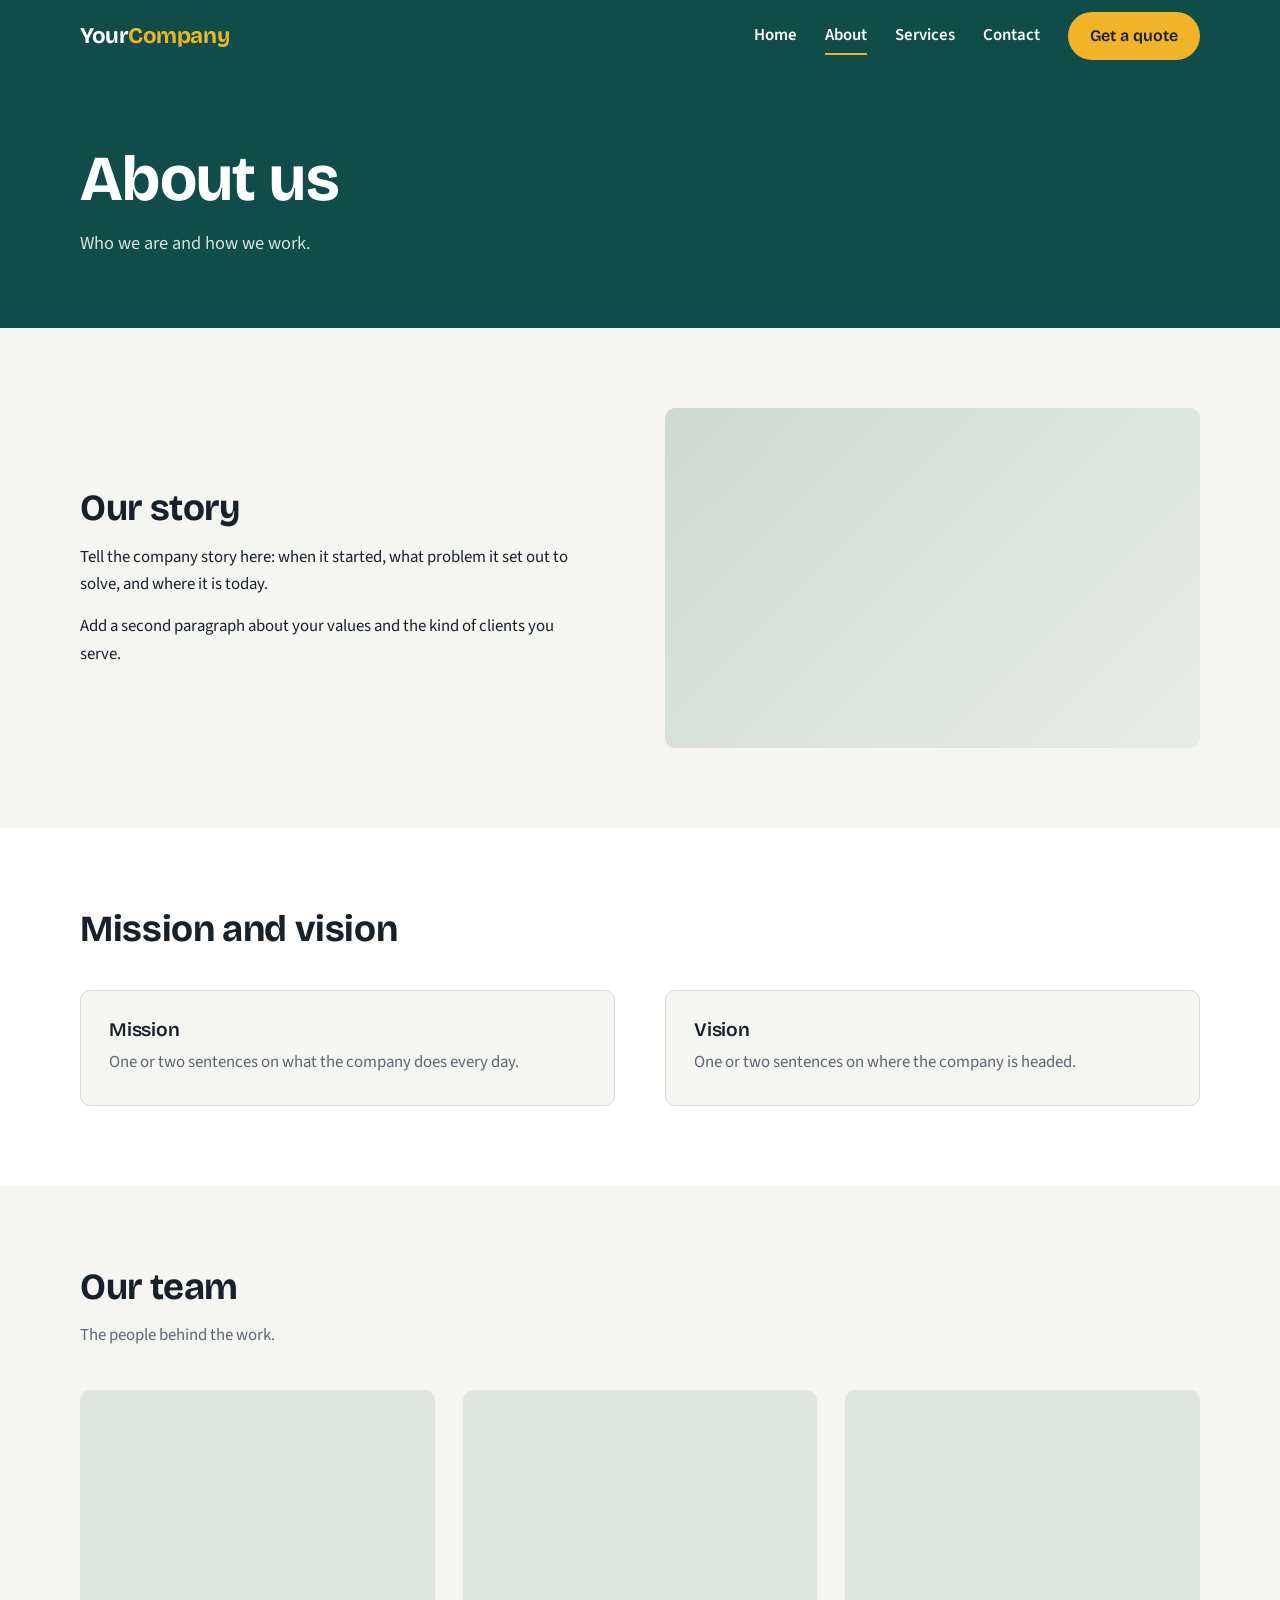
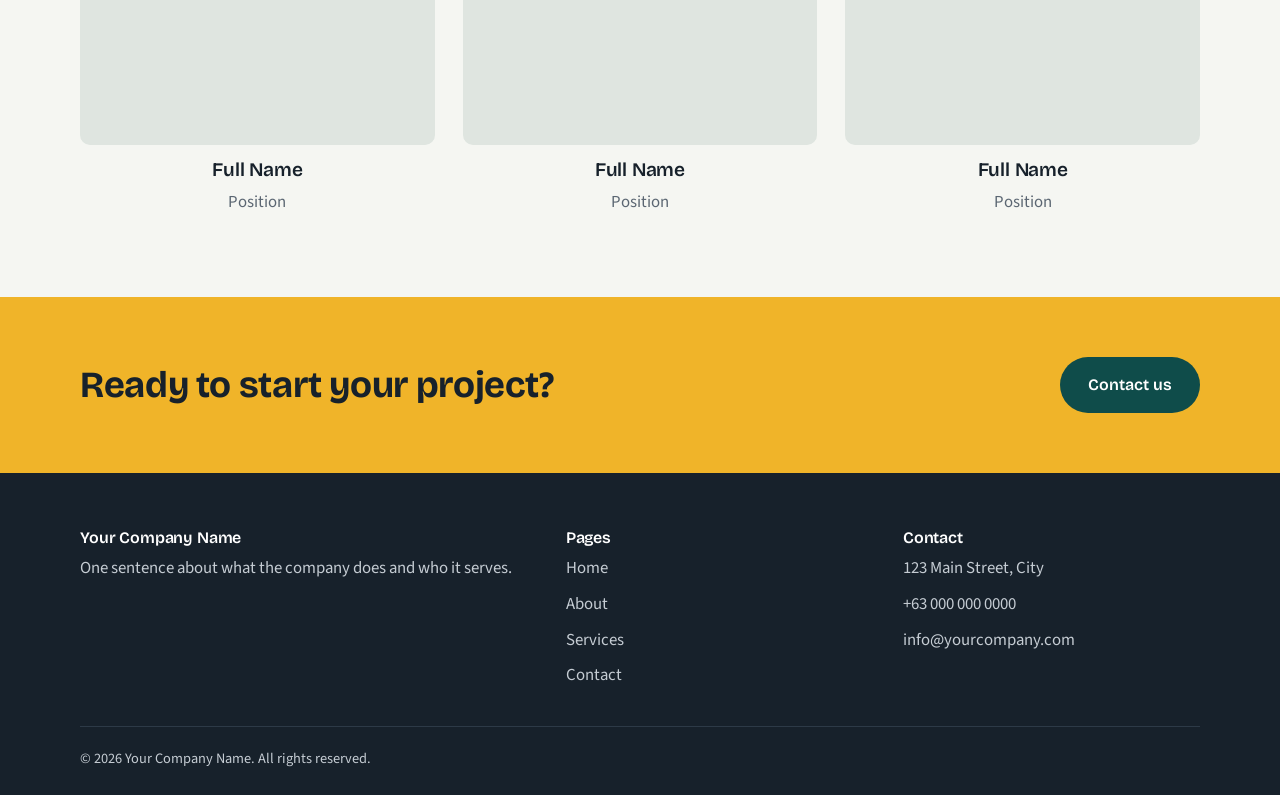
==== about.html @ 1c41cce6 "Initial commit" ====
<!DOCTYPE html>
<html lang="en">
<head>
  <meta charset="UTF-8">
  <meta name="viewport" content="width=device-width, initial-scale=1">
  <title>About Us | MEPCorp.</title>
  <meta name="description" content="MEPCorp.: short description of what the company does.">
  <link rel="preconnect" href="https://fonts.googleapis.com">
  <link rel="preconnect" href="https://fonts.gstatic.com" crossorigin>
  <link href="https://fonts.googleapis.com/css2?family=Bricolage+Grotesque:wght@600;700&family=Source+Sans+3:wght@400;600&display=swap" rel="stylesheet">
  <link rel="stylesheet" href="css/style.css">
</head>
<body>
<header class="site-header">
  <div class="wrap nav-row">
    <a class="brand" href="index.html">Your<span>Company</span></a>
    <button class="menu-toggle" aria-label="Toggle menu" aria-expanded="false">&#9776;</button>
    <ul class="nav-links">
      <li><a href="index.html">Home</a></li><li><a href="about.html" class="active" aria-current="page">About</a></li><li><a href="services.html">Services</a></li><li><a href="contact.html">Contact</a></li>
      <li><a class="btn btn-primary" href="contact.html">Get a quote</a></li>
    </ul>
  </div>
</header>

<main>
<section class="page-title">
  <div class="wrap"><h1>About us</h1><p>Who we are and how we work.</p></div>
</section>

<section class="section">
  <div class="wrap grid-2">
    <div>
      <h2>Our story</h2>
      <p>Tell the company story here: when it started, what problem it set out to solve, and where it is today.</p>
      <p style="margin-top:14px">Add a second paragraph about your values and the kind of clients you serve.</p>
    </div>
    <div class="img-box"><img src="images/story.jpg" alt="Company office" onerror="this.style.display='none'"></div>
  </div>
</section>

<section class="section alt">
  <div class="wrap">
    <div class="section-head"><h2>Mission and vision</h2></div>
    <div class="grid-2" style="align-items:stretch">
      <article class="card"><h3>Mission</h3><p>One or two sentences on what the company does every day.</p></article>
      <article class="card"><h3>Vision</h3><p>One or two sentences on where the company is headed.</p></article>
    </div>
  </div>
</section>

<section class="section">
  <div class="wrap">
    <div class="section-head"><h2>Our team</h2><p>The people behind the work.</p></div>
    <div class="grid-3">
      <div class="team-member"><div class="team-photo"><img src="images/team-1.jpg" alt="Full Name" onerror="this.style.display='none'"></div><h3>Full Name</h3><p>Position</p></div>
      <div class="team-member"><div class="team-photo"><img src="images/team-2.jpg" alt="Full Name" onerror="this.style.display='none'"></div><h3>Full Name</h3><p>Position</p></div>
      <div class="team-member"><div class="team-photo"><img src="images/team-3.jpg" alt="Full Name" onerror="this.style.display='none'"></div><h3>Full Name</h3><p>Position</p></div>
    </div>
  </div>
</section>

<section class="cta">
  <div class="wrap">
    <h2>Ready to start your project?</h2>
    <a class="btn btn-dark" href="contact.html">Contact us</a>
  </div>
</section>
</main>

<footer class="site-footer">
  <div class="wrap">
    <div class="footer-grid">
      <div>
        <h3>Your Company Name</h3>
        <p>One sentence about what the company does and who it serves.</p>
      </div>
      <div>
        <h3>Pages</h3>
        <ul>
          <li><a href="index.html">Home</a></li>
          <li><a href="about.html">About</a></li>
          <li><a href="services.html">Services</a></li>
          <li><a href="contact.html">Contact</a></li>
        </ul>
      </div>
      <div>
        <h3>Contact</h3>
        <ul>
          <li>123 Main Street, City</li>
          <li><a href="tel:+630000000000">+63 000 000 0000</a></li>
          <li><a href="mailto:info@yourcompany.com">info@yourcompany.com</a></li>
        </ul>
      </div>
    </div>
    <div class="footer-bottom">&copy; <span class="year">2026</span> Your Company Name. All rights reserved.</div>
  </div>
</footer>
<script src="js/main.js"></script>
</body>
</html>
---- css/style.css ----
/* ===== TOKENS ===== */
:root {
  --paper: #f5f6f2;
  --white: #ffffff;
  --ink: #17212b;
  --muted: #5b6672;
  --pine: #0f4c4a;
  --pine-dark: #0a3534;
  --amber: #f0b429;
  --line: #d9ddd6;
  --radius: 10px;
  --max: 1120px;
  --head: 'Bricolage Grotesque', 'Segoe UI', Arial, sans-serif;
  --body: 'Source Sans 3', 'Segoe UI', Arial, sans-serif;
}

/* ===== RESET ===== */
*, *::before, *::after { box-sizing: border-box; margin: 0; padding: 0; }
html { scroll-behavior: smooth; }
body { font-family: var(--body); font-size: 1.05rem; line-height: 1.65; color: var(--ink); background: var(--paper); }
img { max-width: 100%; display: block; }
a { color: inherit; }
a:focus-visible, button:focus-visible, input:focus-visible, textarea:focus-visible, select:focus-visible {
  outline: 3px solid var(--amber); outline-offset: 3px;
}
.wrap { width: min(var(--max), 100% - 40px); margin-inline: auto; }

h1, h2, h3 { font-family: var(--head); line-height: 1.15; letter-spacing: -0.01em; }
h1 { font-size: clamp(2.3rem, 5.5vw, 4rem); font-weight: 700; }
h2 { font-size: clamp(1.6rem, 3vw, 2.3rem); font-weight: 700; margin-bottom: 14px; }
h3 { font-size: 1.2rem; font-weight: 600; margin-bottom: 8px; }
p { max-width: 62ch; }

/* ===== BUTTONS ===== */
.btn { display: inline-block; font-family: var(--head); font-weight: 600; text-decoration: none;
  padding: 13px 26px; border-radius: 999px; border: 2px solid transparent; cursor: pointer; font-size: 1rem;
  transition: background .2s, color .2s, border-color .2s; }
.btn-primary { background: var(--amber); color: var(--ink); }
.btn-primary:hover { background: #ffc94d; }
.btn-ghost { border-color: currentColor; color: var(--white); }
.btn-ghost:hover { background: var(--white); color: var(--pine); }
.btn-dark { background: var(--pine); color: var(--white); }
.btn-dark:hover { background: var(--pine-dark); }

/* ===== HEADER ===== */
.site-header { position: sticky; top: 0; z-index: 50; background: var(--pine); color: var(--white); }
.nav-row { display: flex; align-items: center; justify-content: space-between; min-height: 72px; }
.brand { font-family: var(--head); font-weight: 700; font-size: 1.4rem; text-decoration: none; letter-spacing: -0.02em; }
.brand span { color: var(--amber); }
.nav-links { display: flex; gap: 28px; list-style: none; align-items: center; }
.nav-links a { text-decoration: none; font-weight: 600; padding: 6px 0; border-bottom: 2px solid transparent; }
.nav-links a:hover, .nav-links a.active { border-bottom-color: var(--amber); }
.nav-links .btn { border-bottom: 2px solid transparent; padding: 9px 20px; }
.menu-toggle { display: none; background: none; border: 0; color: var(--white); font-size: 1.8rem; cursor: pointer; line-height: 1; }

/* ===== HERO ===== */
.hero { background: var(--pine); color: var(--white); padding: 90px 0 110px; position: relative; overflow: hidden; }
.hero-grid { display: grid; grid-template-columns: 1.3fr 1fr; gap: 50px; align-items: center; }
.hero p.lead { font-size: 1.25rem; color: #d3e3e1; margin: 22px 0 32px; }
.hero-actions { display: flex; gap: 14px; flex-wrap: wrap; }
.hero-panel { background: var(--pine-dark); border-radius: var(--radius); padding: 32px; border-left: 6px solid var(--amber); }
.hero-panel dl { display: grid; gap: 20px; }
.hero-panel dt { font-family: var(--head); font-size: 2.4rem; font-weight: 700; color: var(--amber); line-height: 1; }
.hero-panel dd { color: #cfe0de; margin-top: 4px; }

/* one page-load moment */
.hero-grid > * { animation: rise .8s ease both; }
.hero-grid > *:nth-child(2) { animation-delay: .2s; }
@keyframes rise { from { opacity: 0; transform: translateY(24px); } to { opacity: 1; transform: none; } }

/* ===== SECTIONS ===== */
.section { padding: 80px 0; }
.section.alt { background: var(--white); }
.section-head { margin-bottom: 40px; }
.section-head p { color: var(--muted); }

.grid-3 { display: grid; grid-template-columns: repeat(3, 1fr); gap: 28px; }
.grid-2 { display: grid; grid-template-columns: 1fr 1fr; gap: 50px; align-items: center; }

.card { background: var(--white); border: 1px solid var(--line); border-radius: var(--radius); padding: 28px; }
.section.alt .card { background: var(--paper); }
.card p { color: var(--muted); }
.card-icon { width: 44px; height: 44px; border-radius: 8px; background: var(--pine); color: var(--amber);
  display: grid; place-items: center; font-family: var(--head); font-weight: 700; font-size: 1.2rem; margin-bottom: 16px; }

.img-box { background: linear-gradient(135deg, #cfd9d4, #e8ece7); border-radius: var(--radius); min-height: 340px; overflow: hidden; }
.img-box img { width: 100%; height: 100%; object-fit: cover; }

.checklist { list-style: none; margin-top: 18px; display: grid; gap: 10px; }
.checklist li { padding-left: 30px; position: relative; }
.checklist li::before { content: "✓"; position: absolute; left: 0; top: 0; color: var(--pine); font-weight: 700; }

/* ===== PAGE TITLE (inner pages) ===== */
.page-title { background: var(--pine); color: var(--white); padding: 70px 0; }
.page-title p { color: #d3e3e1; margin-top: 12px; font-size: 1.15rem; }

/* ===== TEAM ===== */
.team-member { text-align: center; }
.team-photo { aspect-ratio: 1/1; border-radius: var(--radius); background: #dfe5e0; margin-bottom: 14px; overflow: hidden; }
.team-photo img { width: 100%; height: 100%; object-fit: cover; }
.team-member p { color: var(--muted); margin: 0 auto; }

/* ===== CTA ===== */
.cta { background: var(--amber); padding: 60px 0; }
.cta .wrap { display: flex; justify-content: space-between; align-items: center; gap: 24px; flex-wrap: wrap; }
.cta h2 { margin: 0; }

/* ===== CONTACT ===== */
.contact-grid { display: grid; grid-template-columns: 1fr 1.2fr; gap: 50px; }
.contact-info p { margin-bottom: 14px; }
.contact-info strong { display: block; font-family: var(--head); }
.form { background: var(--white); border: 1px solid var(--line); border-radius: var(--radius); padding: 32px; }
.field { margin-bottom: 18px; }
.field label { display: block; font-weight: 600; margin-bottom: 6px; }
.field input, .field select, .field textarea {
  width: 100%; padding: 12px 14px; font: inherit; border: 1px solid #b9c0b8; border-radius: 8px; background: var(--paper); }
.field textarea { min-height: 130px; resize: vertical; }
.field.invalid input, .field.invalid textarea { border-color: #b3261e; }
.error { color: #b3261e; font-size: .9rem; margin-top: 4px; display: none; }
.field.invalid .error { display: block; }
.form-success { display: none; background: #e3f2e6; border: 1px solid #8fc79b; padding: 16px; border-radius: 8px; margin-top: 18px; }
.form-success.show { display: block; }

/* ===== FOOTER ===== */
.site-footer { background: var(--ink); color: #c5ccd3; padding: 56px 0 24px; }
.footer-grid { display: grid; grid-template-columns: 1.5fr 1fr 1fr; gap: 40px; margin-bottom: 36px; }
.site-footer h3 { color: var(--white); font-size: 1rem; }
.site-footer ul { list-style: none; display: grid; gap: 8px; }
.site-footer a { text-decoration: none; }
.site-footer a:hover { color: var(--amber); }
.footer-bottom { border-top: 1px solid #2d3a47; padding-top: 20px; font-size: .9rem; }

/* ===== RESPONSIVE ===== */
@media (max-width: 900px) {
  .hero-grid, .grid-2, .contact-grid { grid-template-columns: 1fr; }
  .grid-3 { grid-template-columns: 1fr 1fr; }
  .footer-grid { grid-template-columns: 1fr; }
}
@media (max-width: 800px) {
  .menu-toggle { display: block; }
  .nav-links { position: absolute; top: 72px; left: 0; right: 0; background: var(--pine-dark); flex-direction: column;
    align-items: flex-start; padding: 20px; gap: 16px; display: none; }
  .nav-links.open { display: flex; }
}
@media (max-width: 560px) {
  .grid-3 { grid-template-columns: 1fr; }
  .section { padding: 56px 0; }
  .hero { padding: 60px 0 70px; }
}
@media (prefers-reduced-motion: reduce) {
  * { animation: none !important; transition: none !important; scroll-behavior: auto !important; }
}
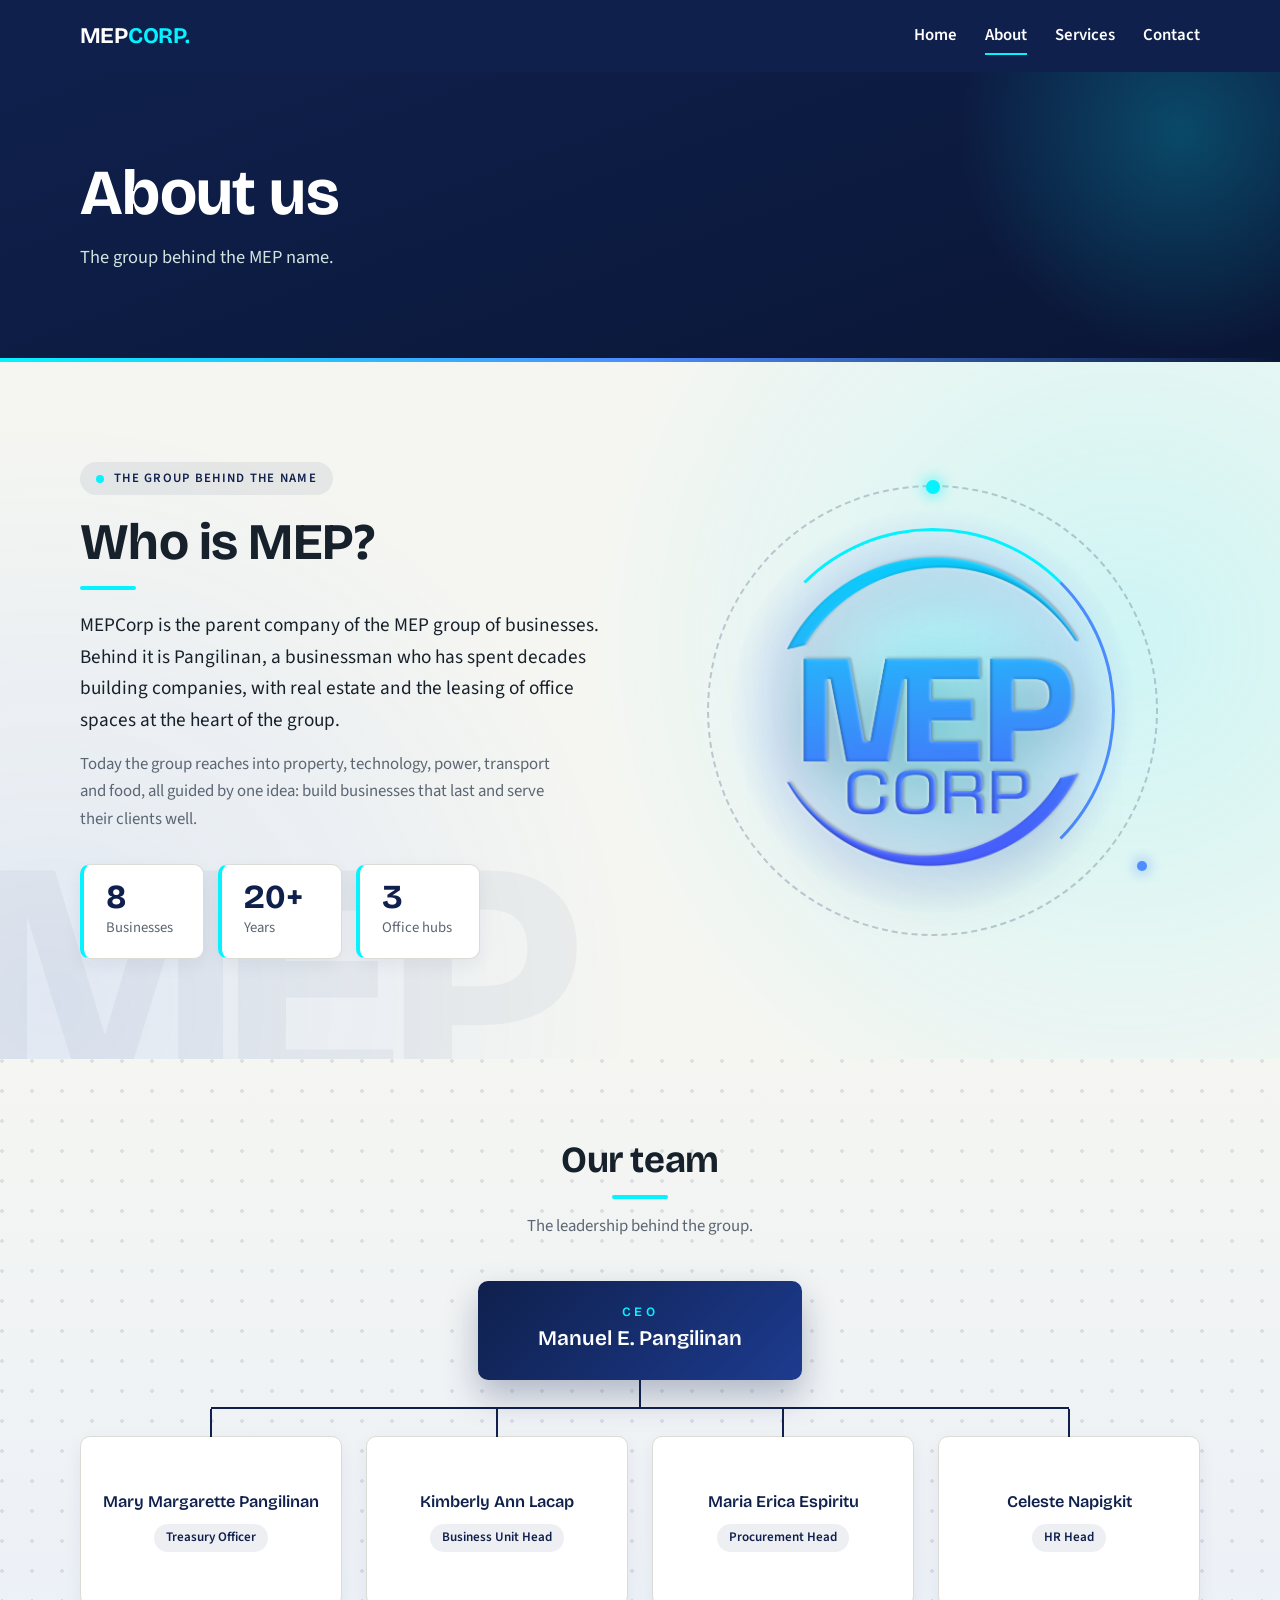
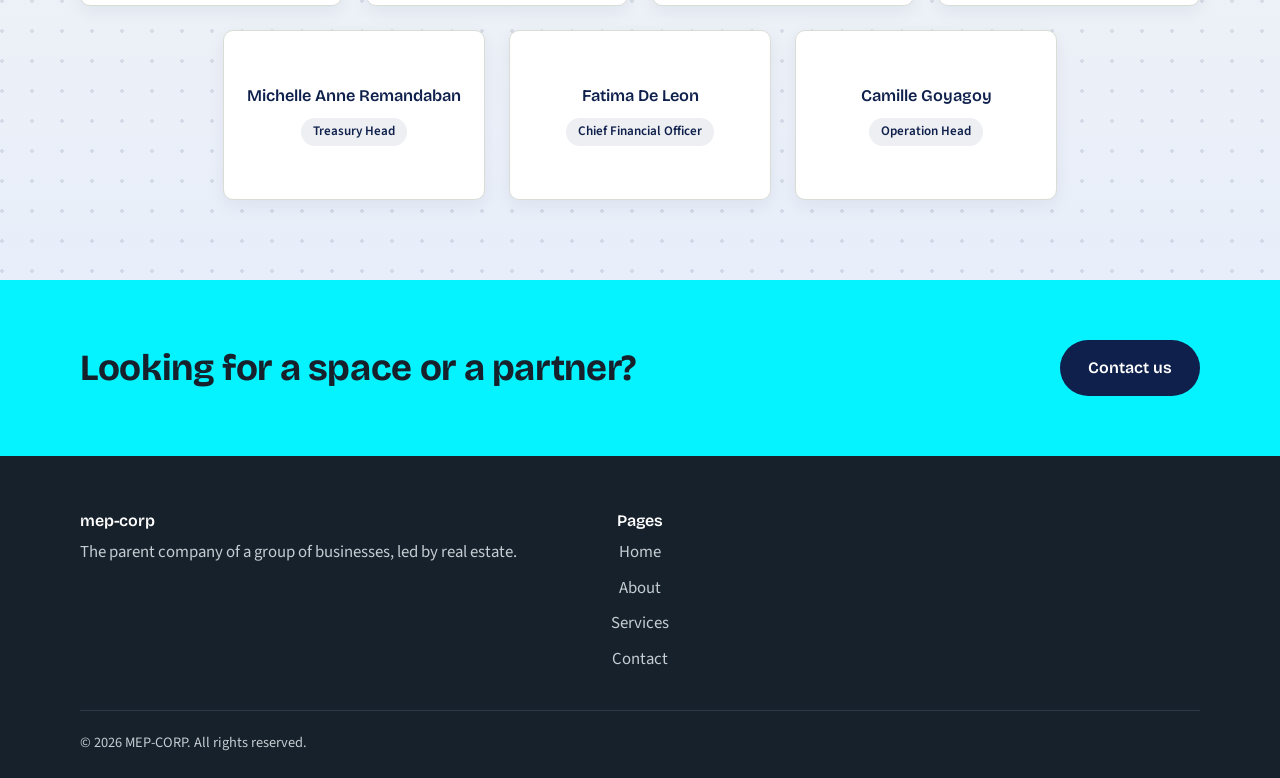
==== commit d9c0c323: "update the details and icons" ====
--- a/about.html
+++ b/about.html
@@ -4,7 +4,8 @@
   <meta charset="UTF-8">
   <meta name="viewport" content="width=device-width, initial-scale=1">
   <title>About Us | MEPCorp.</title>
-  <meta name="description" content="MEPCorp.: short description of what the company does.">
+  <link rel="icon" type="image/png" href="images/company-mepcorp.png">
+  <meta name="description" content="MEPCorp. is the parent company of a group of businesses, led by real estate and office leasing.">
   <link rel="preconnect" href="https://fonts.googleapis.com">
   <link rel="preconnect" href="https://fonts.gstatic.com" crossorigin>
   <link href="https://fonts.googleapis.com/css2?family=Bricolage+Grotesque:wght@600;700&family=Source+Sans+3:wght@400;600&display=swap" rel="stylesheet">
@@ -13,55 +14,67 @@
 <body>
 <header class="site-header">
   <div class="wrap nav-row">
-    <a class="brand" href="index.html">Your<span>Company</span></a>
+    <a class="brand" href="index.html"><span class="b-mep">MEP</span><span class="b-corp">CORP.</span></a>
     <button class="menu-toggle" aria-label="Toggle menu" aria-expanded="false">&#9776;</button>
     <ul class="nav-links">
       <li><a href="index.html">Home</a></li><li><a href="about.html" class="active" aria-current="page">About</a></li><li><a href="services.html">Services</a></li><li><a href="contact.html">Contact</a></li>
-      <li><a class="btn btn-primary" href="contact.html">Get a quote</a></li>
     </ul>
   </div>
 </header>
 
 <main>
 <section class="page-title">
-  <div class="wrap"><h1>About us</h1><p>Who we are and how we work.</p></div>
+  <div class="wrap"><h1>About us</h1><p>The group behind the MEP name.</p></div>
 </section>
 
-<section class="section">
+<section class="section story">
   <div class="wrap grid-2">
-    <div>
-      <h2>Our story</h2>
-      <p>Tell the company story here: when it started, what problem it set out to solve, and where it is today.</p>
-      <p style="margin-top:14px">Add a second paragraph about your values and the kind of clients you serve.</p>
+    <div class="story-text">
+      <span class="eyebrow">The group behind the name</span>
+      <h2>Who is MEP?</h2>
+      <p class="story-lead">MEPCorp is the parent company of the MEP group of businesses. Behind it is Pangilinan, a businessman who has spent decades building companies, with real estate and the leasing of office spaces at the heart of the group.</p>
+      <p>Today the group reaches into property, technology, power, transport and food, all guided by one idea: build businesses that last and serve their clients well.</p>
+      <div class="story-stats">
+        <div><strong data-count="8">8</strong><span>Businesses</span></div>
+        <div><strong data-count="20" data-suffix="+">20+</strong><span>Years</span></div>
+        <div><strong data-count="3">3</strong><span>Office hubs</span></div>
+      </div>
     </div>
-    <div class="img-box"><img src="images/story.jpg" alt="Company office" onerror="this.style.display='none'"></div>
-  </div>
-</section>
 
-<section class="section alt">
-  <div class="wrap">
-    <div class="section-head"><h2>Mission and vision</h2></div>
-    <div class="grid-2" style="align-items:stretch">
-      <article class="card"><h3>Mission</h3><p>One or two sentences on what the company does every day.</p></article>
-      <article class="card"><h3>Vision</h3><p>One or two sentences on where the company is headed.</p></article>
+    <div class="story-visual">
+      <div class="story-orbit"><span></span><span></span></div>
+      <div class="story-arc"></div>
+      <img src="images/MEP%20CORP%20LOGO.png" alt="MEPCorp logo">
     </div>
   </div>
 </section>
 
 <section class="section">
   <div class="wrap">
-    <div class="section-head"><h2>Our team</h2><p>The people behind the work.</p></div>
-    <div class="grid-3">
-      <div class="team-member"><div class="team-photo"><img src="images/team-1.jpg" alt="Full Name" onerror="this.style.display='none'"></div><h3>Full Name</h3><p>Position</p></div>
-      <div class="team-member"><div class="team-photo"><img src="images/team-2.jpg" alt="Full Name" onerror="this.style.display='none'"></div><h3>Full Name</h3><p>Position</p></div>
-      <div class="team-member"><div class="team-photo"><img src="images/team-3.jpg" alt="Full Name" onerror="this.style.display='none'"></div><h3>Full Name</h3><p>Position</p></div>
+    <div class="section-head"><h2>Our team</h2><p>The leadership behind the group.</p></div>
+
+    <div class="org">
+      <div class="org-ceo"><h3>CEO</h3><span>Manuel E. Pangilinan</span></div>
+
+      <div class="org-row linked">
+        <div class="org-node"><span class="org-co">Mary Margarette Pangilinan</span><strong></strong><span class="org-pos">Treasury Officer</span></div>
+        <div class="org-node"><span class="org-co">Kimberly Ann Lacap</span><strong></strong><span class="org-pos">Business Unit Head</span></div>
+        <div class="org-node"><span class="org-co">Maria Erica Espiritu</span><strong></strong><span class="org-pos">Procurement Head</span></div>
+        <div class="org-node"><span class="org-co">Celeste Napigkit</span><strong></strong><span class="org-pos">HR Head</span></div>
+      </div>
+
+      <div class="org-row">
+        <div class="org-node"><span class="org-co">Michelle Anne Remandaban</span><strong></strong><span class="org-pos">Treasury Head</span></div>
+        <div class="org-node"><span class="org-co">Fatima De Leon</span><strong></strong><span class="org-pos">Chief Financial Officer</span></div>
+        <div class="org-node"><span class="org-co">Camille Goyagoy</span><strong></strong><span class="org-pos">Operation Head</span></div>
+      </div>
     </div>
   </div>
 </section>
 
 <section class="cta">
   <div class="wrap">
-    <h2>Ready to start your project?</h2>
+    <h2>Looking for a space or a partner?</h2>
     <a class="btn btn-dark" href="contact.html">Contact us</a>
   </div>
 </section>
@@ -71,8 +84,8 @@
   <div class="wrap">
     <div class="footer-grid">
       <div>
-        <h3>Your Company Name</h3>
-        <p>One sentence about what the company does and who it serves.</p>
+        <h3>mep-corp</h3>
+        <p>The parent company of a group of businesses, led by real estate.</p>
       </div>
       <div>
         <h3>Pages</h3>
@@ -83,18 +96,10 @@
           <li><a href="contact.html">Contact</a></li>
         </ul>
       </div>
-      <div>
-        <h3>Contact</h3>
-        <ul>
-          <li>123 Main Street, City</li>
-          <li><a href="tel:+630000000000">+63 000 000 0000</a></li>
-          <li><a href="mailto:info@yourcompany.com">info@yourcompany.com</a></li>
-        </ul>
-      </div>
     </div>
-    <div class="footer-bottom">&copy; <span class="year">2026</span> Your Company Name. All rights reserved.</div>
+    <div class="footer-bottom">&copy; <span class="year">2026</span> MEP-CORP. All rights reserved.</div>
   </div>
 </footer>
 <script src="js/main.js"></script>
 </body>
-</html>
+</html>
--- a/css/style.css
+++ b/css/style.css
@@ -4,9 +4,9 @@
   --white: #ffffff;
   --ink: #17212b;
   --muted: #5b6672;
-  --pine: #0f4c4a;
-  --pine-dark: #0a3534;
-  --amber: #f0b429;
+  --pine: #0f204c;
+  --pine-dark: #0f204c;
+  --amber: #05f2ff;
   --line: #d9ddd6;
   --radius: 10px;
   --max: 1120px;
@@ -150,3 +150,1087 @@
 @media (prefers-reduced-motion: reduce) {
   * { animation: none !important; transition: none !important; scroll-behavior: auto !important; }
 }
+
+.brand { display: inline-flex; overflow: hidden; }
+.brand span { display: inline-block; }
+
+.b-mep  { animation: mepIn  .8s ease both; }
+.b-corp { animation: corpIn .8s ease both; }
+
+@keyframes mepIn  { from { opacity: 0; transform: translateX(-40px); } to { opacity: 1; transform: none; } }
+@keyframes corpIn { from { opacity: 0; transform: translateX(40px);  } to { opacity: 1; transform: none; } }
+
+.brand:hover .b-mep  { transform: translateX(-3px); transition: transform .3s; }
+.brand:hover .b-corp { transform: translateX(3px);  transition: transform .3s; }
+
+/* ===== LOGO ANIMATION ===== */
+.brand { display: inline-flex; position: relative; overflow: hidden; padding: 6px 0; }
+
+/* kulay: puti ang MEP, kulay ng accent ang CORP */
+.brand .ltr { display: inline-block; color: inherit; transition: transform .3s ease; }
+.brand .b-mep  { color: var(--white); }
+.brand .b-corp { color: var(--amber); }
+
+/* 1. bawat letra ay tumatalon pataas, isa-isa */
+.brand .ltr { animation: ltrIn .6s cubic-bezier(.2, .9, .3, 1.3) backwards;
+              animation-delay: calc(var(--i) * 70ms + 150ms); }
+@keyframes ltrIn {
+  from { opacity: 0; transform: translateY(110%) rotate(8deg); }
+}
+
+/* 2. kumikinang na sweep pagkatapos lumabas ang mga letra */
+.brand::before {
+  content: ""; position: absolute; top: 0; left: -60%; width: 40%; height: 100%;
+  background: linear-gradient(110deg, transparent, rgba(255,255,255,.7), transparent);
+  transform: skewX(-20deg); pointer-events: none;
+  animation: brandShine 1s ease 1.1s both;
+}
+@keyframes brandShine { to { left: 130%; } }
+
+/* 3. hover: nag-a-wave ang mga letra at may guhit sa ilalim */
+.brand:hover .ltr { transform: translateY(-4px); transition-delay: calc(var(--i) * 30ms); }
+.brand::after {
+  content: ""; position: absolute; left: 0; bottom: 0; width: 100%; height: 2px;
+  background: var(--amber); transform: scaleX(0); transform-origin: left; transition: transform .4s ease;
+}
+.brand:hover::after { transform: scaleX(1); }
+
+/* ===== HOME ANIMATIONS ===== */
+
+/* Scroll reveal (nakatago lang kapag may JS, kaya safe kahit naka-off ang JS) */
+.js [data-reveal] {
+  opacity: 0;
+  transition: opacity .7s ease, transform .7s cubic-bezier(.2, .7, .2, 1);
+  transition-delay: var(--d, 0ms);
+}
+.js [data-reveal="up"]    { transform: translateY(32px); }
+.js [data-reveal="left"]  { transform: translateX(-48px); }
+.js [data-reveal="right"] { transform: translateX(48px); }
+.js [data-reveal="zoom"]  { transform: scale(.92); }
+.js [data-reveal].in      { opacity: 1; transform: none; }
+
+/* Hero: sunod-sunod na pasok ng text */
+.hero h1            { animation: rise .8s .15s ease both; }
+.hero p.lead        { animation: rise .8s .35s ease both; }
+.hero .hero-actions { animation: rise .8s .55s ease both; }
+
+/* Hero: lumulutang na glow sa background */
+.hero::before {
+  content: ""; position: absolute; width: 420px; height: 420px; right: -120px; top: -140px;
+  background: radial-gradient(circle, rgba(5, 242, 255, .22), transparent 65%);
+  border-radius: 50%; pointer-events: none;
+  animation: floatGlow 9s ease-in-out infinite alternate;
+}
+@keyframes floatGlow { to { transform: translate(-70px, 60px) scale(1.2); } }
+.hero .wrap { position: relative; z-index: 1; }
+
+/* Hero panel: kumikislap na gilid */
+.hero-panel { animation: rise .8s .2s ease both, edgePulse 2.8s ease-in-out 1.2s infinite; }
+@keyframes edgePulse {
+  0%, 100% { border-left-color: var(--amber); }
+  50%      { border-left-color: #fff; }
+}
+
+/* Cards */
+.card { transition: transform .3s ease, box-shadow .3s ease, border-color .3s ease; }
+.card:hover { transform: translateY(-8px); box-shadow: 0 18px 36px rgba(15, 32, 76, .14); border-color: var(--amber); }
+.card-icon { transition: transform .4s cubic-bezier(.2, .9, .3, 1.4), background .3s; }
+.card:hover .card-icon { transform: rotate(-10deg) scale(1.15); }
+
+/* Larawan: zoom-out habang nagre-reveal, zoom-in pag hover */
+.img-box img { transform: scale(1.18); transition: transform 1.4s cubic-bezier(.2, .7, .2, 1); }
+.img-box.in img { transform: scale(1); }
+.img-box.in:hover img { transform: scale(1.06); }
+
+/* Checklist: pop ang check mark */
+.checklist li::before { transform: scale(0); transition: transform .4s cubic-bezier(.2, .9, .3, 1.6); transition-delay: calc(var(--d, 0ms) + .3s); }
+.checklist li.in::before { transform: scale(1); }
+
+/* Buttons */
+.btn { transition: background .2s, color .2s, border-color .2s, transform .25s ease, box-shadow .25s ease; }
+.btn:hover { transform: translateY(-3px); box-shadow: 0 10px 22px rgba(0, 0, 0, .18); }
+.btn:active { transform: translateY(0); }
+
+/* CTA: pulse sa button */
+.cta .btn-dark { animation: ctaPulse 2.4s ease-out infinite; }
+@keyframes ctaPulse {
+  0%   { box-shadow: 0 0 0 0 rgba(15, 32, 76, .5); }
+  70%  { box-shadow: 0 0 0 16px rgba(15, 32, 76, 0); }
+  100% { box-shadow: 0 0 0 0 rgba(15, 32, 76, 0); }
+}
+
+/* Footer links */
+.site-footer a { display: inline-block; transition: color .2s, transform .2s; }
+.site-footer a:hover { transform: translateX(4px); }
+
+/* Stats: hindi gagalaw ang lapad habang nagbibilang */
+.hero-panel dt { font-variant-numeric: tabular-nums; display: inline-block; cursor: default; }
+
+/* Pop + glow pagkatapos magbilang */
+.hero-panel dt.done { animation: statPop .6s cubic-bezier(.2, .9, .3, 1.5); }
+@keyframes statPop {
+  0%   { transform: scale(1);    text-shadow: 0 0 0 rgba(5, 242, 255, 0); }
+  40%  { transform: scale(1.25); text-shadow: 0 0 24px rgba(5, 242, 255, .9); }
+  100% { transform: scale(1);    text-shadow: 0 0 0 rgba(5, 242, 255, 0); }
+}
+
+/* ===== BUSINESS CARDS ===== */
+.biz-grid {
+  display: flex; flex-wrap: wrap; justify-content: center;
+  gap: 24px; --cols: 4;
+}
+.biz-grid > .biz {
+  flex: 0 0 calc((100% - (var(--cols) - 1) * 24px) / var(--cols));
+  min-width: 0;
+}
+
+.biz { display: flex; flex-direction: column; align-items: center; text-align: center; padding: 28px 22px; }
+.biz-logo { height: 72px; width: 100%; margin-bottom: 18px; display: flex; align-items: center; justify-content: center; }
+.biz-logo img { width: auto; height: auto; max-width: 140px; max-height: 72px; margin-inline: auto; object-fit: contain; }
+.biz h3 { font-size: 1.1rem; margin-bottom: 8px; }
+.biz p { margin: 0 auto 18px; font-size: .98rem; }
+
+.biz-link { margin-top: auto; font-family: var(--head); font-weight: 600; color: var(--pine);
+  text-decoration: none; border-bottom: 2px solid var(--amber); padding-bottom: 2px; }
+.biz-link:hover { border-bottom-color: var(--pine); }
+.badge-soon { margin-top: auto; font-size: .9rem; font-weight: 600; color: var(--muted);
+  border: 1px solid var(--line); border-radius: 999px; padding: 3px 14px; }
+
+html { scroll-padding-top: 80px; }
+
+/* Laptop at mas maliit: 3 kada row, laging nasa gitna ang huling row */
+@media (max-width: 1023px) {
+  .biz-grid { --cols: 3; }
+}
+/* Tablet: 2 kada row */
+@media (max-width: 719px) {
+  .biz-grid { --cols: 2; gap: 20px; }
+  .biz-grid > .biz { flex-basis: calc((100% - 20px) / 2); }
+  .biz-logo { height: 60px; }
+  .biz-logo img { max-width: 120px; max-height: 60px; }
+}
+/* Phone: 1 kada row */
+@media (max-width: 479px) {
+  .biz-grid { --cols: 1; }
+  .biz-grid > .biz { flex-basis: 100%; }
+  .biz { padding: 24px 18px; }
+}
+
+/* ===== HERO VIDEO BACKGROUND ===== */
+.hero.has-video::before { display: none; } /* alisin ang floating glow, hindi na kailangan */
+
+.hero-video {
+  position: absolute; inset: 0; width: 100%; height: 100%;
+  object-fit: cover; z-index: 0; pointer-events: none;
+}
+
+/* Mas magaan na layer: kita ang video, mababasa pa rin ang text */
+.hero.has-video::after {
+  content: ""; position: absolute; inset: 0; z-index: 0; pointer-events: none;
+  background: linear-gradient(90deg, rgba(15, 32, 76, .55) 0%, rgba(15, 32, 76, .2) 50%, rgba(15, 32, 76, 0) 100%);
+}
+
+/* Anino ng text, para mabasa kahit maliwanag ang video */
+.hero.has-video h1,
+.hero.has-video .lead {
+  text-shadow: 0 2px 14px rgba(0, 0, 0, .55), 0 1px 3px rgba(0, 0, 0, .6);
+}
+.hero.has-video .btn-ghost { background: rgba(15, 32, 76, .35); }
+.hero.has-video .btn-ghost:hover { background: var(--white); }
+
+/* Stats panel: mas transparent */
+.hero.has-video .hero-panel {
+  background: rgba(15, 32, 76, .35);
+  backdrop-filter: blur(3px);
+  -webkit-backdrop-filter: blur(3px);
+}
+.hero.has-video .hero-panel dt,
+.hero.has-video .hero-panel dd { text-shadow: 0 1px 8px rgba(0, 0, 0, .6); }
+
+/* Phone: medyo mas madilim lang, kasi nasa ibabaw ng video ang lahat ng text */
+@media (max-width: 900px) {
+  .hero.has-video::after { background: rgba(15, 32, 76, .45); }
+}
+
+/* Our businesses: naka-gitna ang heading */
+#businesses .section-head { text-align: center; }
+#businesses .section-head p { margin-inline: auto; } /* may max-width kasi ang p, kaya kailangan ang auto margin */
+
+/* ===== BUSINESSES: PAMPABUHAY ===== */
+
+/* Background: banayad na dot pattern */
+#businesses {
+  background:
+    radial-gradient(circle at 1px 1px, rgba(15, 32, 76, .09) 1px, transparent 0) 0 0 / 22px 22px,
+    var(--paper);
+}
+
+/* Heading: may cyan na guhit na lumalawak pagkapasok */
+#businesses .section-head h2::after {
+  content: ""; display: block; height: 4px; width: 56px; margin: 14px auto 0;
+  background: var(--amber); border-radius: 4px;
+}
+.js #businesses .section-head h2::after { width: 0; transition: width .8s .4s ease; }
+.js #businesses .section-head.in h2::after { width: 56px; }
+
+/* Cards */
+.biz { position: relative; overflow: hidden; }
+.biz:hover {
+  box-shadow: inset 0 4px 0 var(--amber), 0 18px 36px rgba(15, 32, 76, .16);
+  background:
+    radial-gradient(260px circle at var(--mx, 50%) var(--my, 0%), rgba(5, 242, 255, .16), transparent 70%),
+    var(--white);
+}
+.biz-logo img { transition: transform .4s cubic-bezier(.2, .9, .3, 1.4); }
+.biz:hover .biz-logo img { transform: scale(1.12) translateY(-3px); }
+.biz:hover h3 { color: var(--pine); }
+
+/* "Live" tag na may pulsing na tuldok, para sa mga may website */
+.biz:has(.biz-link)::after {
+  content: "Live"; position: absolute; top: 12px; right: 12px;
+  width: 56px; height: 22px; line-height: 22px; padding-left: 18px; box-sizing: border-box;
+  font-size: .75rem; font-weight: 600; color: #0b7a4b;
+  background: #e3f2e6; border-radius: 999px;
+}
+.biz:has(.biz-link)::before {
+  content: ""; position: absolute; top: 19px; right: 54px; width: 8px; height: 8px;
+  border-radius: 50%; background: #1fb870; z-index: 1;
+  animation: livePulse 1.8s ease-out infinite;
+}
+@keyframes livePulse {
+  0%   { box-shadow: 0 0 0 0 rgba(31, 184, 112, .6); }
+  70%  { box-shadow: 0 0 0 8px rgba(31, 184, 112, 0); }
+  100% { box-shadow: 0 0 0 0 rgba(31, 184, 112, 0); }
+}
+
+/* "Coming soon": may kumikinang na sweep */
+.badge-soon {
+  background: linear-gradient(110deg, transparent 35%, rgba(5, 242, 255, .35) 50%, transparent 65%) 150% 0 / 250% 100% no-repeat;
+  animation: soonShine 3s ease-in-out infinite;
+}
+@keyframes soonShine { to { background-position: -50% 0; } }
+
+.img-box { position: relative; }
+.img-box video {
+  position: absolute; inset: 0; width: 100%; height: 100%;
+  object-fit: cover; display: block;
+}
+
+/* ===== REAL ESTATE IS OUR CORE ===== */
+
+/* Pantay: lahat ng laman ay nagsisimula sa kaliwang gilid */
+.core-text > * { max-width: none; }
+.core-text > p { max-width: 62ch; }
+.core-text .checklist { gap: 14px; margin-top: 22px; }
+.core-text .checklist li {
+  display: flex; align-items: center; min-height: 28px; padding-left: 42px;
+  transition: transform .25s ease;
+}
+.core-text .checklist li::before {
+  content: "✓"; position: absolute; left: 0; top: 50%; margin-top: -14px;
+  width: 28px; height: 28px; border-radius: 50%;
+  display: grid; place-items: center; font-size: .9rem; font-weight: 700;
+  background: var(--pine); color: var(--amber);
+  transform: none; transition: background .25s, color .25s;
+}
+.core-text .checklist li:hover { transform: translateX(6px); }
+.core-text .checklist li:hover::before { background: var(--amber); color: var(--pine); }
+
+/* Cyan na guhit sa ilalim ng heading */
+.core-text h2::after {
+  content: ""; display: block; height: 4px; width: 56px; margin-top: 12px;
+  background: var(--amber); border-radius: 4px;
+}
+
+/* Animation: nakatago hangga't hindi pa nakikita, tapos sunod-sunod na pasok */
+.core-anim:not(.in) :is(h2, p, li) { opacity: 0; }
+.core-anim.in h2,
+.core-anim.in > p,
+.core-anim.in li { animation: coreUp .7s cubic-bezier(.2, .7, .2, 1) backwards; }
+
+.core-anim.in h2                { animation-delay: 0ms; }
+.core-anim.in > p:nth-child(2)  { animation-delay: 120ms; }
+.core-anim.in li:nth-child(1)   { animation-delay: 300ms; }
+.core-anim.in li:nth-child(2)   { animation-delay: 420ms; }
+.core-anim.in li:nth-child(3)   { animation-delay: 540ms; }
+.core-anim.in > p:nth-child(4)  { animation-delay: 700ms; }
+
+/* Pop ang ✓ pagkatapos pumasok ang linya */
+.core-anim.in li:nth-child(1)::before { animation: corePop .5s .55s cubic-bezier(.2, .9, .3, 1.6) backwards; }
+.core-anim.in li:nth-child(2)::before { animation: corePop .5s .67s cubic-bezier(.2, .9, .3, 1.6) backwards; }
+.core-anim.in li:nth-child(3)::before { animation: corePop .5s .79s cubic-bezier(.2, .9, .3, 1.6) backwards; }
+
+/* Lumalawak ang guhit sa heading */
+.core-anim.in h2::after { animation: coreBar .8s .4s ease backwards; }
+
+@keyframes coreUp  { from { opacity: 0; transform: translateY(28px); } }
+@keyframes corePop { from { transform: scale(0) rotate(-90deg); } }
+@keyframes coreBar { from { width: 0; } }
+
+/* ===== FOOTER: PAGES LANG ANG NASA GITNA ===== */
+.footer-grid { grid-template-columns: 1fr auto 1fr; align-items: start; }
+
+/* mep-corp: nasa kaliwa */
+.footer-grid > div:first-child { grid-column: 1; }
+
+/* Pages: nasa gitna ng buong footer */
+.footer-grid > div:nth-child(2) { grid-column: 2; text-align: center; }
+.footer-grid > div:nth-child(2) ul { justify-items: center; }
+
+/* Tablet at phone: isang column, nakagitna ang Pages */
+@media (max-width: 800px) {
+  .footer-grid { grid-template-columns: 1fr; }
+  .footer-grid > div:first-child,
+  .footer-grid > div:nth-child(2) { grid-column: 1; }
+  .footer-grid > div:nth-child(2) { text-align: center; }
+}
+
+/* ===== ABOUT: VALUES ===== */
+.values { display: grid; grid-template-columns: repeat(4, 1fr); gap: 24px; }
+.values .card { text-align: center; padding: 32px 22px; }
+.values .card-icon { margin: 0 auto 16px; }
+.values .card p { margin: 0 auto; font-size: .98rem; }
+
+/* ===== ABOUT: ORG CHART ===== */
+.org { display: flex; flex-direction: column; align-items: center; }
+
+.org-ceo {
+  position: relative; margin-bottom: 56px; padding: 16px 48px; text-align: center;
+  background: var(--pine); color: var(--white); border-radius: var(--radius);
+}
+.org-ceo h3 { color: var(--amber); font-size: 1.7rem; margin: 0; }
+.org-ceo span { color: #d3e3e1; }
+/* guhit pababa mula sa CEO */
+.org-ceo::after {
+  content: ""; position: absolute; left: 50%; top: 100%; width: 2px; height: 28px;
+  margin-left: -1px; background: var(--pine);
+}
+
+.org-row { position: relative; width: 100%; display: grid; grid-template-columns: repeat(4, 1fr); gap: 24px; }
+.org-row + .org-row { margin-top: 24px; }
+
+/* guhit na pahalang at maliliit na guhit pataas sa unang hanay */
+.org-row.linked::before {
+  content: ""; position: absolute; top: -28px; height: 2px; margin-top: -1px;
+  left: calc(12.5% - 9px); right: calc(12.5% - 9px); background: var(--pine);
+}
+.org-row.linked .org-node::before {
+  content: ""; position: absolute; left: 50%; top: -28px; width: 2px; height: 28px;
+  margin-left: -1px; background: var(--pine);
+}
+
+.org-node {
+  position: relative; display: flex; flex-direction: column; justify-content: center; gap: 4px;
+  min-height: 120px; padding: 18px 14px; text-align: center;
+  background: var(--white); border: 1px solid var(--line); border-radius: var(--radius);
+  transition: transform .3s ease, box-shadow .3s ease, border-color .3s ease;
+}
+.org-node:hover { transform: translateY(-5px); border-color: var(--amber); box-shadow: 0 14px 28px rgba(15, 32, 76, .14); }
+.org-co { font-family: var(--head); font-weight: 600; font-size: .95rem; line-height: 1.25; color: var(--pine); }
+.org-node strong { font-size: 1.02rem; }
+.org-pos { color: var(--muted); font-size: .9rem; }
+
+/* ===== ABOUT: RESPONSIVE ===== */
+@media (max-width: 1000px) {
+  .values { grid-template-columns: 1fr 1fr; }
+  .org-row { grid-template-columns: 1fr 1fr; }
+  .org-ceo { margin-bottom: 28px; }
+  .org-ceo::after,
+  .org-row.linked::before,
+  .org-row.linked .org-node::before { display: none; }
+}
+@media (max-width: 560px) {
+  .values { grid-template-columns: 1fr; }
+  .org-row { grid-template-columns: 1fr; }
+}
+
+/* ===== ORG CHART: NAKA-CENTER ANG HULING HANAY ===== */
+.org-row { display: flex; flex-wrap: wrap; justify-content: center; gap: 24px; }
+.org-row > .org-node { flex: 0 0 calc((100% - 72px) / 4); min-width: 0; }
+
+/* Tablet: 2 kada hanay */
+@media (max-width: 1000px) {
+  .org-row > .org-node { flex-basis: calc((100% - 24px) / 2); }
+}
+/* Phone: 1 kada hanay */
+@media (max-width: 560px) {
+  .org-row > .org-node { flex-basis: 100%; }
+}
+
+/* ===== ABOUT: LOGO NA HINDI NAKA-CROP ===== */
+.page-title + .section .img-box {
+  aspect-ratio: 1 / 1;      /* parisukat, kapareho ng logo */
+  min-height: 0;
+  width: 100%;
+  max-width: 460px;
+  margin-inline: auto;
+  background: transparent;
+}
+.page-title + .section .img-box img {
+  width: 100%; height: 100%;
+  object-fit: contain;      /* kita ang buong logo */
+  transform: none;          /* tanggal ang zoom effect */
+}
+
+/* ===== ABOUT: VALUES (DARK + ANIMATED) ===== */
+
+/* Section: navy na may lumulutang na glow */
+.section.alt:has(.values) {
+  position: relative; overflow: hidden; color: var(--white);
+  background: linear-gradient(160deg, #0f204c 0%, #0a1636 100%);
+}
+.section.alt:has(.values)::before,
+.section.alt:has(.values)::after {
+  content: ""; position: absolute; border-radius: 50%; pointer-events: none;
+}
+.section.alt:has(.values)::before {
+  width: 480px; height: 480px; left: -140px; top: -170px;
+  background: radial-gradient(circle, rgba(5, 242, 255, .2), transparent 65%);
+  animation: floatGlow 9s ease-in-out infinite alternate;
+}
+.section.alt:has(.values)::after {
+  width: 520px; height: 520px; right: -160px; bottom: -200px;
+  background: radial-gradient(circle, rgba(77, 141, 255, .22), transparent 65%);
+  animation: floatGlow 11s ease-in-out infinite alternate-reverse;
+}
+.section.alt:has(.values) .wrap { position: relative; z-index: 1; }
+.section.alt:has(.values) .section-head { text-align: center; }
+.section.alt:has(.values) .section-head p { color: #c3d0ea; margin-inline: auto; }
+.section.alt:has(.values) h2::after {
+  content: ""; display: block; width: 56px; height: 4px; margin: 14px auto 0;
+  background: var(--amber); border-radius: 4px;
+}
+
+/* Cards: glass */
+.values { counter-reset: v; gap: 24px; }
+.values .card,
+.section.alt .values .card {
+  position: relative; overflow: hidden; counter-increment: v;
+  background: rgba(255, 255, 255, .06); border: 1px solid rgba(255, 255, 255, .14);
+  backdrop-filter: blur(6px); -webkit-backdrop-filter: blur(6px);
+  padding: 36px 24px 30px;
+  transition: transform .35s ease, box-shadow .35s ease, border-color .35s ease, background .35s ease;
+}
+.values .card h3 { color: var(--white); font-size: 1.2rem; }
+.values .card p  { color: #c3d0ea; }
+
+/* Malaking numero sa likod (galing sa counter, hindi na kailangan sa HTML) */
+.values .card::after {
+  content: "0" counter(v); position: absolute; right: 16px; top: 6px;
+  font-family: var(--head); font-weight: 700; font-size: 4.2rem; line-height: 1;
+  color: rgba(255, 255, 255, .07); transition: color .35s, transform .35s;
+}
+/* Guhit sa taas na lumalawak pag hover */
+.values .card::before {
+  content: ""; position: absolute; left: 0; top: 0; height: 3px; width: 0;
+  background: linear-gradient(90deg, var(--amber), #4d8dff); transition: width .5s ease;
+}
+.values .card:hover {
+  transform: translateY(-10px); border-color: rgba(5, 242, 255, .5);
+  background: rgba(255, 255, 255, .1);
+  box-shadow: 0 24px 44px rgba(0, 0, 0, .4), 0 0 28px rgba(5, 242, 255, .18);
+}
+.values .card:hover::before { width: 100%; }
+.values .card:hover::after  { color: rgba(5, 242, 255, .2); transform: scale(1.1); }
+
+/* Icon: umiikot na ring */
+.v-icon {
+  position: relative; width: 68px; height: 68px; margin: 0 auto 20px;
+  display: grid; place-items: center; border-radius: 50%;
+  color: var(--amber); background: rgba(5, 242, 255, .08);
+}
+.v-icon::before {
+  content: ""; position: absolute; inset: -4px; border-radius: 50%;
+  background: conic-gradient(var(--amber), transparent 40%, #4d8dff 70%, transparent);
+  -webkit-mask: radial-gradient(farthest-side, transparent calc(100% - 2px), #000 calc(100% - 2px));
+          mask: radial-gradient(farthest-side, transparent calc(100% - 2px), #000 calc(100% - 2px));
+  animation: vSpin 6s linear infinite;
+}
+.v-icon svg {
+  width: 30px; height: 30px; fill: none; stroke: currentColor; stroke-width: 1.8;
+  stroke-linecap: round; stroke-linejoin: round;
+  transition: transform .4s cubic-bezier(.2, .9, .3, 1.5);
+}
+.values .card:hover .v-icon svg { transform: scale(1.2) rotate(-8deg); }
+@keyframes vSpin { to { transform: rotate(360deg); } }
+
+/* Pasok na animation kapag nag-scroll */
+.values-anim .card { opacity: 0; transform: translateY(46px) scale(.95); }
+.values-anim.in .card {
+  opacity: 1; transform: none;
+  transition: opacity .7s ease, transform .7s cubic-bezier(.2, .8, .2, 1);
+}
+.values-anim.in .card:nth-child(1) { transition-delay: 0ms; }
+.values-anim.in .card:nth-child(2) { transition-delay: 140ms; }
+.values-anim.in .card:nth-child(3) { transition-delay: 280ms; }
+.values-anim.in .card:nth-child(4) { transition-delay: 420ms; }
+/* pagkatapos pumasok, tanggalin ang delay para mabilis ang hover */
+.values-anim.in.done .card { transition-delay: 0ms; transition-duration: .35s; }
+
+/* ===== ABOUT: OUR TEAM ===== */
+
+/* Section: dot pattern at banayad na gradient, nakagitna ang heading */
+.section:has(.org) {
+  background:
+    radial-gradient(circle at 2px 2px, rgba(15, 32, 76, .10) 2px, transparent 0) 0 0 / 30px 30px,
+    linear-gradient(180deg, var(--paper), #e8eefa);
+}
+.section:has(.org) .section-head { text-align: center; }
+.section:has(.org) .section-head p { margin-inline: auto; }
+.section:has(.org) h2::after {
+  content: ""; display: block; width: 56px; height: 4px; margin: 14px auto 0;
+  background: var(--amber); border-radius: 4px;
+}
+
+/* Avatar (initials, o larawan kung may data-photo) */
+.org-avatar {
+  position: relative; width: 56px; height: 56px; border-radius: 50%;
+  display: grid; place-items: center; flex: none;
+  font-family: var(--head); font-weight: 700; font-size: 1.05rem; color: var(--white);
+  background: linear-gradient(135deg, #0f204c, #2f6bff);
+  box-shadow: 0 0 0 4px rgba(15, 32, 76, .08);
+  transition: transform .4s cubic-bezier(.2, .9, .3, 1.5), box-shadow .3s ease;
+}
+.org-avatar img { width: 100%; height: 100%; border-radius: 50%; object-fit: cover; }
+
+/* CEO */
+.org-ceo {
+  display: flex; flex-direction: column; align-items: center; gap: 2px;
+  padding: 24px 60px;
+  background: linear-gradient(135deg, #0f204c, #1d3b8f);
+  box-shadow: 0 16px 34px rgba(15, 32, 76, .28);
+}
+.org-ceo h3 { font-size: .8rem; letter-spacing: .24em; text-transform: uppercase; color: var(--amber); margin: 0; }
+.org-ceo span { font-family: var(--head); font-size: 1.3rem; font-weight: 600; color: var(--white); }
+.org-ceo .org-avatar {
+  width: 74px; height: 74px; margin-bottom: 10px; font-size: 1.3rem;
+  background: rgba(255, 255, 255, .1); color: var(--amber); box-shadow: none;
+}
+/* umiikot na ring sa paligid ng CEO avatar */
+.org-ceo .org-avatar::before {
+  content: ""; position: absolute; inset: -5px; border-radius: 50%;
+  background: conic-gradient(var(--amber), transparent 40%, #4d8dff 70%, transparent);
+  -webkit-mask: radial-gradient(farthest-side, transparent calc(100% - 2px), #000 calc(100% - 2px));
+          mask: radial-gradient(farthest-side, transparent calc(100% - 2px), #000 calc(100% - 2px));
+  animation: vSpin 6s linear infinite;
+}
+@keyframes ceoGlow {
+  0%, 100% { box-shadow: 0 16px 34px rgba(15, 32, 76, .28), 0 0 0 0 rgba(5, 242, 255, .35); }
+  50%      { box-shadow: 0 16px 34px rgba(15, 32, 76, .28), 0 0 0 16px rgba(5, 242, 255, 0); }
+}
+
+/* Mga guhit: dito nagmumula ang "pag-guhit" na animation */
+.org-ceo::after { transform-origin: top; }
+.org-row.linked::before { transform-origin: center; }
+.org-row.linked .org-node::before { transform-origin: top; transition: top .3s ease, height .3s ease; }
+
+/* Cards */
+.org-node {
+  align-items: center; gap: 6px; min-height: 170px; padding: 22px 16px 20px;
+  box-shadow: 0 6px 18px rgba(15, 32, 76, .06);
+}
+.org-co, .org-node strong { font-size: 1.02rem; }
+.org-pos {
+  display: inline-block; padding: 3px 12px; border-radius: 999px;
+  background: rgba(15, 32, 76, .07); color: var(--pine); font-size: .82rem; font-weight: 600;
+}
+/* guhit sa taas na lumalawak pag hover */
+.org-node::after {
+  content: ""; position: absolute; left: 16px; right: 16px; top: -1px; height: 3px;
+  border-radius: 0 0 3px 3px; background: linear-gradient(90deg, var(--amber), #4d8dff);
+  transform: scaleX(0); transition: transform .45s ease;
+}
+.org-node:hover {
+  border-color: rgba(5, 242, 255, .6);
+  box-shadow: 0 18px 34px rgba(15, 32, 76, .18), 0 0 24px rgba(5, 242, 255, .15);
+}
+.org-node:hover::after { transform: scaleX(1); }
+.org-node:hover .org-avatar { transform: scale(1.12) rotate(-6deg); box-shadow: 0 0 0 4px rgba(5, 242, 255, .35); }
+/* para hindi lumampas ang maliit na guhit sa taas kapag tumaas ang card */
+.org-row.linked .org-node:hover::before { top: -23px; height: 23px; }
+
+/* ===== PASOK NA ANIMATION ===== */
+.org-anim:not(.in) .org-ceo,
+.org-anim:not(.in) .org-node { opacity: 0; }
+.org-anim:not(.in) .org-ceo::after,
+.org-anim:not(.in) .org-row.linked .org-node::before { transform: scaleY(0); }
+.org-anim:not(.in) .org-row.linked::before { transform: scaleX(0); }
+
+/* 1. lalabas ang CEO */
+.org-anim.in .org-ceo { animation: orgPop .7s cubic-bezier(.2, .9, .3, 1.4) backwards, ceoGlow 3s ease-in-out 1.4s infinite; }
+/* 2. bababa ang guhit, 3. lalawak ang pahalang, 4. bababa ang maliliit na guhit */
+.org-anim.in .org-ceo::after                 { animation: orgLineY .5s .6s ease backwards; }
+.org-anim.in .org-row.linked::before         { animation: orgLineX .7s 1.05s ease backwards; }
+.org-anim.in .org-row.linked .org-node::before { animation: orgLineY .4s 1.65s ease backwards; }
+/* 5. papasok isa-isa ang unang hanay, 6. tapos ang ikalawa */
+.org-anim.in .org-node { animation: orgRise .7s cubic-bezier(.2, .8, .2, 1) backwards; }
+.org-anim.in .org-row.linked .org-node:nth-child(1) { animation-delay: 1.85s; }
+.org-anim.in .org-row.linked .org-node:nth-child(2) { animation-delay: 1.97s; }
+.org-anim.in .org-row.linked .org-node:nth-child(3) { animation-delay: 2.09s; }
+.org-anim.in .org-row.linked .org-node:nth-child(4) { animation-delay: 2.21s; }
+.org-anim.in .org-row:not(.linked) .org-node:nth-child(1) { animation-delay: 2.5s; }
+.org-anim.in .org-row:not(.linked) .org-node:nth-child(2) { animation-delay: 2.62s; }
+.org-anim.in .org-row:not(.linked) .org-node:nth-child(3) { animation-delay: 2.74s; }
+.org-anim.in .org-row:not(.linked) .org-node:nth-child(4) { animation-delay: 2.86s; }
+
+@keyframes orgPop   { from { opacity: 0; transform: scale(.6); } }
+@keyframes orgRise  { from { opacity: 0; transform: translateY(36px) scale(.96); } }
+@keyframes orgLineY { from { transform: scaleY(0); } }
+@keyframes orgLineX { from { transform: scaleX(0); } }
+
+/* ===== ABOUT: WHO IS MEP ===== */
+.story {
+  position: relative; overflow: hidden; padding: 100px 0;
+  background:
+    radial-gradient(circle at 88% 40%, rgba(5, 242, 255, .16), transparent 45%),
+    radial-gradient(circle at 4% 92%, rgba(47, 107, 255, .10), transparent 42%),
+    var(--paper);
+}
+/* malaking "MEP" sa likod */
+.story::before {
+  content: "MEP"; position: absolute; left: -2rem; bottom: -5.5rem; pointer-events: none;
+  font-family: var(--head); font-weight: 700; font-size: clamp(10rem, 26vw, 24rem); line-height: 1;
+  color: rgba(15, 32, 76, .045); letter-spacing: -.04em;
+}
+.story .wrap { position: relative; z-index: 1; }
+
+.eyebrow {
+  display: inline-flex; align-items: center; gap: 10px; padding: 6px 16px; border-radius: 999px;
+  background: rgba(15, 32, 76, .07); color: var(--pine);
+  font-size: .8rem; font-weight: 600; letter-spacing: .1em; text-transform: uppercase;
+}
+.eyebrow::before {
+  content: ""; width: 8px; height: 8px; border-radius: 50%; background: var(--amber);
+  animation: eyebrowPulse 2s ease-out infinite;
+}
+@keyframes eyebrowPulse {
+  0%   { box-shadow: 0 0 0 0 rgba(5, 242, 255, .8); }
+  70%  { box-shadow: 0 0 0 9px rgba(5, 242, 255, 0); }
+  100% { box-shadow: 0 0 0 0 rgba(5, 242, 255, 0); }
+}
+
+.story-text h2 { font-size: clamp(2.1rem, 4.2vw, 3.2rem); margin: 18px 0 0; }
+.story-text h2::after {
+  content: ""; display: block; width: 56px; height: 4px; margin-top: 14px;
+  background: var(--amber); border-radius: 4px;
+}
+.story-lead { font-size: 1.2rem; margin-top: 20px; color: var(--ink); }
+.story-text p + p { margin-top: 14px; color: var(--muted); }
+
+/* Stats */
+.story-stats { display: flex; flex-wrap: wrap; gap: 14px; margin-top: 30px; }
+.story-stats > div {
+  min-width: 124px; padding: 16px 22px; background: var(--white);
+  border: 1px solid var(--line); border-left: 4px solid var(--amber); border-radius: var(--radius);
+  box-shadow: 0 6px 18px rgba(15, 32, 76, .06);
+  transition: transform .3s ease, box-shadow .3s ease;
+}
+.story-stats > div:hover { transform: translateY(-5px); box-shadow: 0 16px 30px rgba(15, 32, 76, .14); }
+.story-stats strong {
+  display: block; font-family: var(--head); font-size: 2.1rem; font-weight: 700;
+  line-height: 1; color: var(--pine); font-variant-numeric: tabular-nums;
+}
+.story-stats span { color: var(--muted); font-size: .92rem; }
+
+/* Visual: logo na lumulutang sa gitna ng ring at glow */
+.story-visual {
+  position: relative; display: grid; place-items: center;
+  width: 100%; max-width: 480px; aspect-ratio: 1 / 1; margin-inline: auto;
+}
+.story-visual::before {
+  content: ""; position: absolute; inset: 8%; border-radius: 50%;
+  background: radial-gradient(circle, rgba(5, 242, 255, .3), rgba(47, 107, 255, .12) 55%, transparent 72%);
+  animation: storyBreath 5s ease-in-out infinite alternate;
+}
+.story-orbit {
+  position: absolute; inset: 3%; border-radius: 50%;
+  border: 2px dashed rgba(15, 32, 76, .22); animation: vSpin 26s linear infinite;
+}
+.story-orbit span {
+  position: absolute; width: 14px; height: 14px; border-radius: 50%;
+  background: var(--amber); box-shadow: 0 0 16px var(--amber);
+}
+.story-orbit span:nth-child(1) { top: -7px; left: calc(50% - 7px); }
+.story-orbit span:nth-child(2) { bottom: 14%; right: 2%; width: 10px; height: 10px; background: #4d8dff; box-shadow: 0 0 14px #4d8dff; }
+.story-arc {
+  position: absolute; inset: 12%; border-radius: 50%; border: 3px solid transparent;
+  border-top-color: var(--amber); border-right-color: #4d8dff;
+  animation: vSpin 9s linear infinite reverse;
+}
+.story-visual img {
+  position: relative; z-index: 1; width: 62%; height: auto;
+  filter: drop-shadow(0 20px 26px rgba(15, 32, 76, .28));
+  animation: storyFloat 6s ease-in-out infinite alternate;
+}
+@keyframes storyBreath { to { transform: scale(1.1); opacity: .75; } }
+@keyframes storyFloat  { from { transform: translateY(8px); } to { transform: translateY(-12px); } }
+
+/* Pasok na animation */
+.story-anim .story-text > * { opacity: 0; transform: translateX(-38px); }
+.story-anim .story-visual    { opacity: 0; transform: scale(.78) rotate(-8deg); }
+.story-anim.in .story-text > *,
+.story-anim.in .story-visual {
+  opacity: 1; transform: none;
+  transition: opacity .8s ease, transform .9s cubic-bezier(.2, .8, .2, 1);
+}
+.story-anim.in .story-text > :nth-child(1) { transition-delay: 0ms; }
+.story-anim.in .story-text > :nth-child(2) { transition-delay: 120ms; }
+.story-anim.in .story-text > :nth-child(3) { transition-delay: 240ms; }
+.story-anim.in .story-text > :nth-child(4) { transition-delay: 340ms; }
+.story-anim.in .story-text > :nth-child(5) { transition-delay: 460ms; }
+.story-anim.in .story-visual { transition-delay: 200ms; transition-duration: 1.1s; }
+
+@media (max-width: 900px) {
+  .story { padding: 64px 0; }
+  .story-visual { max-width: 340px; margin-top: 20px; }
+}
+
+/* ===== SERVICES ===== */
+.svc-section {
+  background:
+    radial-gradient(circle at 1px 1px, rgba(15, 32, 76, .09) 1px, transparent 0) 0 0 / 22px 22px,
+    var(--paper);
+}
+.svc-section .section-head { text-align: center; }
+.svc-section .section-head p { margin-inline: auto; }
+.svc-section .section-head h2 { margin-top: 14px; }
+.svc-section .section-head h2::after {
+  content: ""; display: block; height: 4px; width: 56px; margin: 14px auto 0;
+  background: var(--amber); border-radius: 4px;
+}
+
+.svc { position: relative; overflow: hidden; padding: 34px 28px 30px; }
+.svc .card-icon { width: 56px; height: 56px; border-radius: 14px; margin-bottom: 20px; }
+.svc .card-icon svg {
+  width: 28px; height: 28px; fill: none; stroke: currentColor; stroke-width: 1.8;
+  stroke-linecap: round; stroke-linejoin: round;
+}
+.svc::before {
+  content: ""; position: absolute; left: 0; top: 0; height: 4px; width: 0;
+  background: linear-gradient(90deg, var(--amber), #4d8dff); transition: width .5s ease;
+}
+.svc:hover::before { width: 100%; }
+.svc h3 { transition: color .3s; }
+.svc:hover h3 { color: var(--pine); }
+
+/* How we work: pagpapaganda */
+.section.alt .grid-2 > div:first-child > p { color: var(--muted); }
+.section.alt .checklist li strong { color: var(--pine); }
+
+/* Why partner panel */
+.why-panel {
+  position: relative; overflow: hidden; padding: 40px 36px; color: var(--white);
+  background: linear-gradient(160deg, #0f204c 0%, #0a1636 100%);
+  border-radius: var(--radius); box-shadow: 0 20px 40px rgba(15, 32, 76, .22);
+}
+.why-panel::before {
+  content: ""; position: absolute; width: 320px; height: 320px; right: -110px; top: -120px;
+  border-radius: 50%; pointer-events: none;
+  background: radial-gradient(circle, rgba(5, 242, 255, .22), transparent 65%);
+}
+.why-panel h3 { position: relative; font-size: 1.5rem; margin-bottom: 22px; color: var(--amber); }
+.why-panel ul { position: relative; list-style: none; display: grid; gap: 16px; }
+.why-panel li {
+  display: flex; align-items: center; gap: 16px; padding: 14px 16px;
+  background: rgba(255, 255, 255, .06); border: 1px solid rgba(255, 255, 255, .12);
+  border-radius: 8px; transition: transform .3s ease, border-color .3s ease, background .3s ease;
+}
+.why-panel li:hover { transform: translateX(6px); border-color: rgba(5, 242, 255, .5); background: rgba(255, 255, 255, .1); }
+.why-panel li span { font-family: var(--head); font-weight: 700; color: var(--amber); font-size: 1.1rem; }
+
+/* ===== CONTACT ===== */
+.contact-section {
+  position: relative; overflow: hidden;
+  background:
+    radial-gradient(circle at 1px 1px, rgba(15, 32, 76, .09) 1px, transparent 0) 0 0 / 22px 22px,
+    linear-gradient(180deg, var(--paper), #e8eefa);
+}
+.contact-grid { align-items: start; gap: 56px; }
+
+.contact-info h2 { margin-top: 16px; }
+.contact-info h2::after {
+  content: ""; display: block; width: 56px; height: 4px; margin-top: 14px;
+  background: var(--amber); border-radius: 4px;
+}
+.contact-lead { margin: 18px 0 30px; color: var(--muted); }
+
+.contact-list { list-style: none; display: grid; gap: 14px; }
+.contact-list li {
+  display: flex; align-items: center; gap: 16px; padding: 16px 18px;
+  background: var(--white); border: 1px solid var(--line); border-radius: var(--radius);
+  box-shadow: 0 6px 18px rgba(15, 32, 76, .06);
+  transition: transform .3s ease, box-shadow .3s ease, border-color .3s ease;
+}
+.contact-list li:hover {
+  transform: translateX(6px); border-color: var(--amber);
+  box-shadow: 0 14px 28px rgba(15, 32, 76, .13);
+}
+.contact-list strong { display: block; font-family: var(--head); color: var(--pine); }
+.contact-list a { text-decoration: none; }
+.contact-list a:hover { color: var(--pine); text-decoration: underline; text-decoration-color: var(--amber); text-underline-offset: 3px; }
+
+.ci-icon {
+  flex: none; width: 48px; height: 48px; border-radius: 12px; display: grid; place-items: center;
+  background: var(--pine); color: var(--amber);
+  transition: transform .4s cubic-bezier(.2, .9, .3, 1.4);
+}
+.contact-list li:hover .ci-icon { transform: rotate(-8deg) scale(1.1); }
+.ci-icon svg {
+  width: 24px; height: 24px; fill: none; stroke: currentColor; stroke-width: 1.8;
+  stroke-linecap: round; stroke-linejoin: round;
+}
+
+/* Form */
+.form { position: relative; overflow: hidden; padding: 40px 36px 34px; box-shadow: 0 20px 40px rgba(15, 32, 76, .12); }
+.form::before {
+  content: ""; position: absolute; left: 0; top: 0; width: 100%; height: 5px;
+  background: linear-gradient(90deg, var(--pine), #4d8dff, var(--amber));
+}
+.form-head { margin-bottom: 26px; }
+.form-head h3 { font-size: 1.5rem; color: var(--pine); margin-bottom: 6px; }
+.form-head p { color: var(--muted); }
+.field input, .field select, .field textarea { transition: border-color .2s, box-shadow .2s, background .2s; }
+.field input:focus, .field textarea:focus {
+  outline: none; background: var(--white); border-color: var(--pine);
+  box-shadow: 0 0 0 4px rgba(5, 242, 255, .25);
+}
+.form .btn { width: 100%; text-align: center; padding: 15px 26px; }
+.form-note { margin-top: 14px; font-size: .88rem; color: var(--muted); text-align: center; max-width: none; }
+
+@media (max-width: 560px) {
+  .form { padding: 32px 22px 26px; }
+  .contact-list li { padding: 14px; }
+}
+
+/* ===== SERVICES PAGE =====
+   Load AFTER css/style.css (only on services.html).
+   Uses the tokens and keyframes already defined in style.css. */
+
+/* ===== PAGE TITLE: HERO WITH GLOW ===== */
+.page-title {
+  position: relative; overflow: hidden; padding: 84px 0 90px;
+  background: linear-gradient(160deg, #0f204c 0%, #0a1636 100%);
+}
+.page-title::before {
+  content: ""; position: absolute; width: 480px; height: 480px; right: -140px; top: -180px;
+  border-radius: 50%; pointer-events: none;
+  background: radial-gradient(circle, rgba(5, 242, 255, .22), transparent 65%);
+  animation: floatGlow 9s ease-in-out infinite alternate;
+}
+.page-title::after {
+  content: ""; position: absolute; left: 0; bottom: 0; width: 100%; height: 4px;
+  background: linear-gradient(90deg, var(--amber), #4d8dff, transparent);
+}
+.page-title .wrap { position: relative; z-index: 1; }
+.crumbs { display: flex; gap: 10px; margin-bottom: 18px; font-size: .9rem; font-weight: 600; letter-spacing: .06em; text-transform: uppercase; color: #c3d0ea; }
+.crumbs a { text-decoration: none; color: var(--amber); }
+.crumbs a:hover { text-decoration: underline; }
+.crumbs span { opacity: .5; }
+.page-title h1 { animation: rise .8s .1s ease both; }
+.page-title p { animation: rise .8s .3s ease both; }
+
+/* ===== SECTION HEADS ===== */
+.svc-section {
+  background:
+    radial-gradient(circle at 1px 1px, rgba(15, 32, 76, .09) 1px, transparent 0) 0 0 / 22px 22px,
+    var(--paper);
+}
+.svc-section .section-head,
+.process .section-head,
+.why-section .section-head { text-align: center; }
+.svc-section .section-head p,
+.process .section-head p,
+.why-section .section-head p { margin-inline: auto; }
+.svc-section .section-head h2,
+.process .section-head h2,
+.why-section .section-head h2 { margin-top: 14px; }
+.svc-section .section-head h2::after,
+.process .section-head h2::after,
+.why-section .section-head h2::after {
+  content: ""; display: block; height: 4px; width: 56px; margin: 14px auto 0;
+  background: var(--amber); border-radius: 4px;
+}
+
+/* ===== SERVICE CARDS ===== */
+.svc {
+  position: relative; overflow: hidden; display: flex; flex-direction: column;
+  padding: 38px 30px 30px; box-shadow: 0 6px 18px rgba(15, 32, 76, .06);
+}
+.svc-num {
+  position: absolute; right: 18px; top: 8px; font-family: var(--head); font-weight: 700;
+  font-size: 4.6rem; line-height: 1; color: rgba(15, 32, 76, .06); transition: color .35s, transform .35s;
+}
+.svc:hover .svc-num { color: rgba(5, 242, 255, .35); transform: scale(1.1); }
+.svc::before {
+  content: ""; position: absolute; left: 0; top: 0; height: 4px; width: 0;
+  background: linear-gradient(90deg, var(--amber), #4d8dff); transition: width .5s ease;
+}
+.svc:hover::before { width: 100%; }
+.svc .card-icon { width: 60px; height: 60px; border-radius: 16px; margin-bottom: 22px; box-shadow: 0 10px 20px rgba(15, 32, 76, .2); }
+.svc .card-icon svg {
+  width: 28px; height: 28px; fill: none; stroke: currentColor; stroke-width: 1.8;
+  stroke-linecap: round; stroke-linejoin: round;
+}
+.svc:hover .card-icon { background: var(--amber); color: var(--pine); }
+.svc h3 { font-size: 1.3rem; }
+
+.svc-points { list-style: none; display: grid; gap: 10px; margin: 20px 0 6px; padding-top: 18px; border-top: 1px solid var(--line); }
+.svc-points li { position: relative; padding-left: 26px; font-size: .98rem; }
+.svc-points li::before {
+  content: "✓"; position: absolute; left: 0; top: 2px; width: 18px; height: 18px; border-radius: 50%;
+  display: grid; place-items: center; font-size: .65rem; font-weight: 700;
+  background: rgba(5, 242, 255, .22); color: var(--pine);
+}
+.svc-link {
+  margin-top: auto; padding-top: 20px; font-family: var(--head); font-weight: 600;
+  color: var(--pine); text-decoration: none;
+}
+.svc-link span { display: inline-block; transition: transform .25s ease; }
+.svc-link:hover span { transform: translateX(6px); }
+
+/* ===== PROCESS (DARK TIMELINE) ===== */
+.process {
+  position: relative; overflow: hidden; color: var(--white);
+  background: linear-gradient(160deg, #0f204c 0%, #0a1636 100%);
+}
+.process::before {
+  content: ""; position: absolute; width: 480px; height: 480px; left: -140px; top: -170px;
+  border-radius: 50%; pointer-events: none;
+  background: radial-gradient(circle, rgba(5, 242, 255, .2), transparent 65%);
+  animation: floatGlow 9s ease-in-out infinite alternate;
+}
+.process .wrap { position: relative; z-index: 1; }
+.process .section-head p { color: #c3d0ea; }
+.eyebrow-light { background: rgba(255, 255, 255, .1); color: var(--amber); }
+
+.steps { position: relative; display: grid; grid-template-columns: repeat(4, 1fr); gap: 28px; margin-top: 10px; }
+.steps::before {
+  content: ""; position: absolute; top: 35px; left: 12.5%; right: 12.5%; height: 2px;
+  background: repeating-linear-gradient(90deg, rgba(5, 242, 255, .6) 0 8px, transparent 8px 16px);
+}
+.step { position: relative; text-align: center; }
+.step-num {
+  position: relative; z-index: 1; width: 72px; height: 72px; margin: 0 auto 20px; border-radius: 50%;
+  display: grid; place-items: center; font-family: var(--head); font-weight: 700; font-size: 1.6rem;
+  color: var(--amber); background: #0f204c; border: 2px solid var(--amber);
+  box-shadow: 0 0 0 8px rgba(5, 242, 255, .08);
+  transition: transform .4s cubic-bezier(.2, .9, .3, 1.4), background .3s, color .3s, box-shadow .3s;
+}
+.step:hover .step-num { transform: scale(1.12); background: var(--amber); color: var(--pine); box-shadow: 0 0 0 10px rgba(5, 242, 255, .2); }
+.step h3 { color: var(--white); }
+.step p { margin-inline: auto; color: #c3d0ea; font-size: .98rem; max-width: 26ch; }
+
+/* ===== WHY MEPCORP ===== */
+.why-section { background: var(--paper); }
+.why-grid { display: grid; grid-template-columns: repeat(4, 1fr); gap: 24px; }
+.why-item {
+  position: relative; overflow: hidden; padding: 30px 24px; background: var(--white);
+  border: 1px solid var(--line); border-radius: var(--radius); border-top: 4px solid var(--amber);
+  box-shadow: 0 6px 18px rgba(15, 32, 76, .06);
+  transition: transform .3s ease, box-shadow .3s ease;
+}
+.why-item:hover { transform: translateY(-8px); box-shadow: 0 18px 36px rgba(15, 32, 76, .16); }
+.why-item span { display: block; margin-bottom: 14px; font-family: var(--head); font-weight: 700; font-size: 2.2rem; line-height: 1; color: var(--amber); -webkit-text-stroke: 1px var(--pine); }
+.why-item h3 { font-size: 1.1rem; color: var(--pine); }
+.why-item p { color: var(--muted); font-size: .98rem; }
+
+/* ===== CTA ===== */
+.cta-text p { margin-top: 8px; max-width: 52ch; }
+
+/* ===== RESPONSIVE ===== */
+@media (max-width: 1000px) {
+  .why-grid { grid-template-columns: 1fr 1fr; }
+}
+@media (max-width: 900px) {
+  .steps { grid-template-columns: 1fr 1fr; row-gap: 40px; }
+  .steps::before { display: none; }
+}
+@media (max-width: 560px) {
+  .steps, .why-grid { grid-template-columns: 1fr; }
+  .page-title { padding: 60px 0 66px; }
+}
+
+/* ===== CONTACT: EMAIL PANEL (idagdag sa dulo ng style.css) ===== */
+.mail-panel {
+  position: relative; overflow: hidden; text-align: center; color: var(--white);
+  padding: 56px 40px; border-radius: var(--radius);
+  background: linear-gradient(160deg, #0f204c 0%, #0a1636 100%);
+  box-shadow: 0 20px 40px rgba(15, 32, 76, .22);
+}
+.mail-panel::before {
+  content: ""; position: absolute; width: 360px; height: 360px; right: -120px; top: -140px;
+  border-radius: 50%; pointer-events: none;
+  background: radial-gradient(circle, rgba(5, 242, 255, .22), transparent 65%);
+  animation: floatGlow 9s ease-in-out infinite alternate;
+}
+.mail-panel > * { position: relative; }
+
+.mail-icon {
+  width: 80px; height: 80px; margin: 0 auto 24px; border-radius: 50%;
+  display: grid; place-items: center; color: var(--amber);
+  background: rgba(5, 242, 255, .08); box-shadow: 0 0 0 8px rgba(5, 242, 255, .06);
+}
+.mail-icon svg {
+  width: 36px; height: 36px; fill: none; stroke: currentColor; stroke-width: 1.8;
+  stroke-linecap: round; stroke-linejoin: round;
+}
+.mail-panel h3 { font-size: 1.7rem; margin-bottom: 10px; color: var(--white); }
+.mail-panel p { margin-inline: auto; color: #c3d0ea; }
+.mail-addr {
+  display: inline-block; margin: 22px 0 26px; font-family: var(--head); font-weight: 600;
+  font-size: 1.15rem; color: var(--amber); text-decoration: none;
+  border-bottom: 2px solid rgba(5, 242, 255, .35); padding-bottom: 2px;
+}
+.mail-addr:hover { border-bottom-color: var(--amber); }
+.mail-btn { display: block; width: 100%; max-width: 320px; margin: 0 auto; padding: 15px 26px; font-size: 1.05rem; }
+.mail-note { margin-top: 18px; font-size: .9rem; color: #c3d0ea; }
+
+@media (max-width: 560px) {
+  .mail-panel { padding: 44px 24px; }
+}
+
+/* ===== CONTACT: EMAIL PANEL (idagdag sa dulo ng style.css) ===== */
+.mail-panel {
+  position: relative; overflow: hidden; text-align: center; color: var(--white);
+  padding: 56px 40px; border-radius: var(--radius);
+  background: linear-gradient(160deg, #0f204c 0%, #0a1636 100%);
+  box-shadow: 0 20px 40px rgba(15, 32, 76, .22);
+}
+.mail-panel::before {
+  content: ""; position: absolute; width: 360px; height: 360px; right: -120px; top: -140px;
+  border-radius: 50%; pointer-events: none;
+  background: radial-gradient(circle, rgba(5, 242, 255, .22), transparent 65%);
+  animation: floatGlow 9s ease-in-out infinite alternate;
+}
+.mail-panel > * { position: relative; }
+
+.mail-icon {
+  width: 80px; height: 80px; margin: 0 auto 24px; border-radius: 50%;
+  display: grid; place-items: center; color: var(--amber);
+  background: rgba(5, 242, 255, .08); box-shadow: 0 0 0 8px rgba(5, 242, 255, .06);
+}
+.mail-icon svg {
+  width: 36px; height: 36px; fill: none; stroke: currentColor; stroke-width: 1.8;
+  stroke-linecap: round; stroke-linejoin: round;
+}
+.mail-panel h3 { font-size: 1.7rem; margin-bottom: 10px; color: var(--white); }
+.mail-panel p { margin-inline: auto; color: #c3d0ea; }
+.mail-addr {
+  display: inline-block; margin: 22px 0 26px; font-family: var(--head); font-weight: 600;
+  font-size: 1.15rem; color: var(--amber); text-decoration: none;
+  border-bottom: 2px solid rgba(5, 242, 255, .35); padding-bottom: 2px;
+}
+.mail-addr:hover { border-bottom-color: var(--amber); }
+.mail-btn { display: block; width: 100%; max-width: 320px; margin: 0 auto; padding: 15px 26px; font-size: 1.05rem; }
+.mail-note { margin-top: 18px; font-size: .9rem; color: #c3d0ea; }
+
+@media (max-width: 560px) {
+  .mail-panel { padding: 44px 24px; }
+}
+
+/* ===== PANTAY ANG TAAS NG DALAWANG COLUMN ===== */
+.contact-grid { align-items: stretch; }
+.mail-panel {
+  display: flex; flex-direction: column; align-items: center; justify-content: center;
+}
+
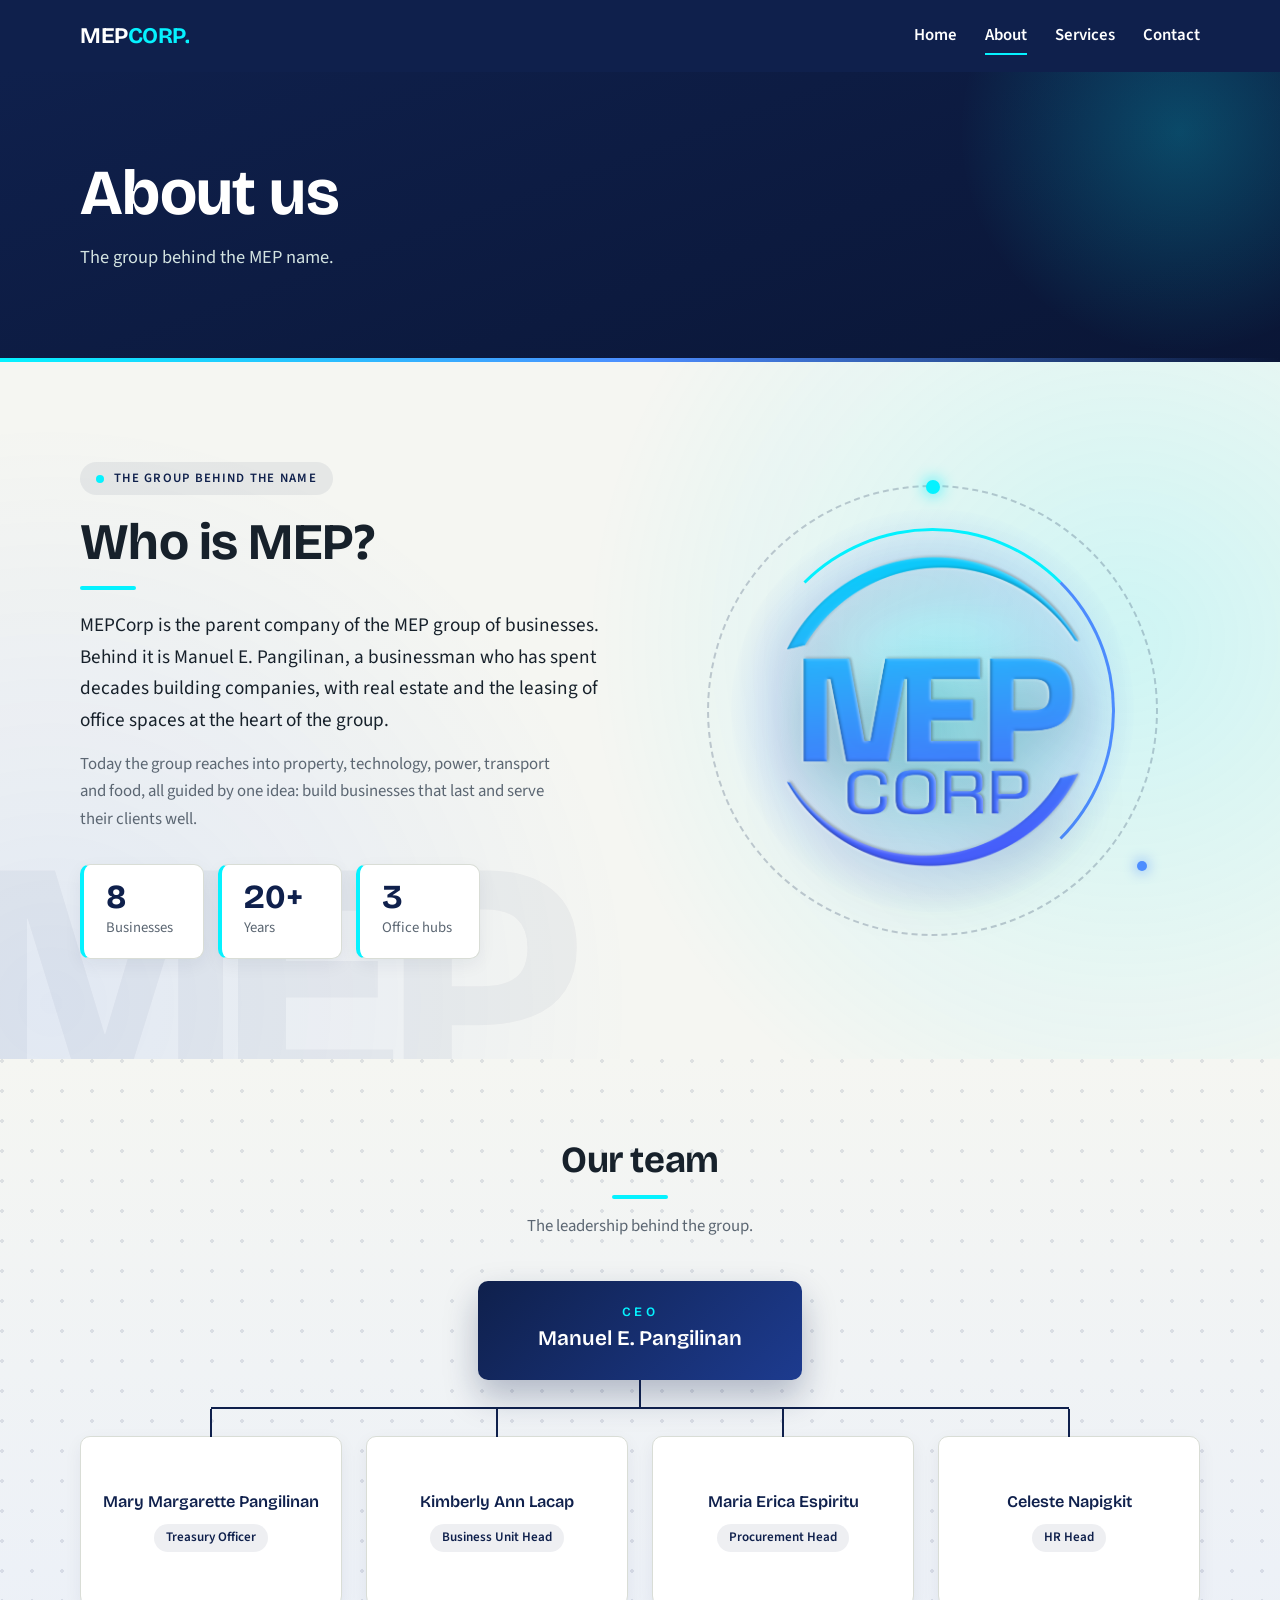
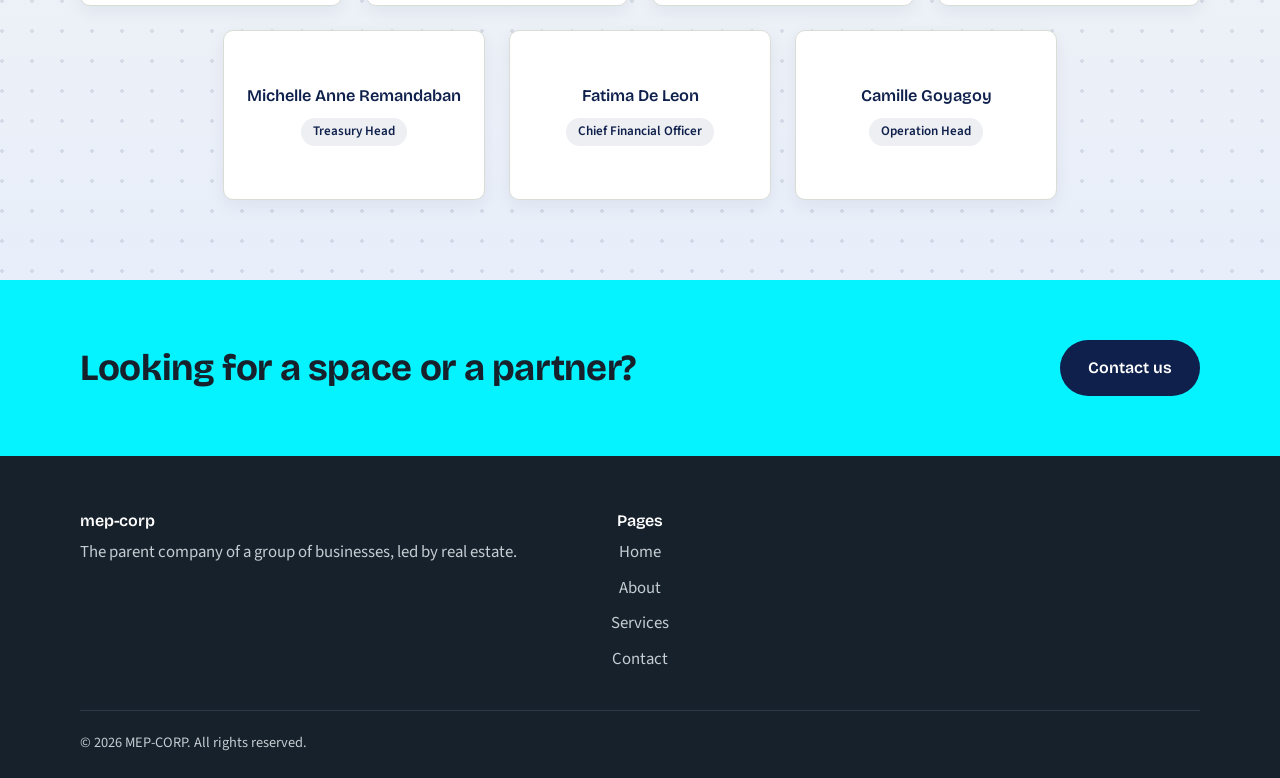
==== commit bb4cabeb: "update" ====
--- a/about.html
+++ b/about.html
@@ -32,7 +32,7 @@
     <div class="story-text">
       <span class="eyebrow">The group behind the name</span>
       <h2>Who is MEP?</h2>
-      <p class="story-lead">MEPCorp is the parent company of the MEP group of businesses. Behind it is Pangilinan, a businessman who has spent decades building companies, with real estate and the leasing of office spaces at the heart of the group.</p>
+      <p class="story-lead">MEPCorp is the parent company of the MEP group of businesses. Behind it is Manuel E. Pangilinan, a businessman who has spent decades building companies, with real estate and the leasing of office spaces at the heart of the group.</p>
       <p>Today the group reaches into property, technology, power, transport and food, all guided by one idea: build businesses that last and serve their clients well.</p>
       <div class="story-stats">
         <div><strong data-count="8">8</strong><span>Businesses</span></div>
@@ -101,5 +101,18 @@
   </div>
 </footer>
 <script src="js/main.js"></script>
+<script>
+(function () {
+  document.addEventListener('click', function (e) {
+    var btn = e.target.closest('.menu-toggle');
+    if (!btn) return;
+    e.stopImmediatePropagation();
+    var links = document.querySelector('.nav-links');
+    if (!links) return;
+    var open = links.classList.toggle('open');
+    btn.setAttribute('aria-expanded', open);
+  }, true);
+})();
+</script>
 </body>
 </html>
--- a/css/style.css
+++ b/css/style.css
@@ -1234,3 +1234,116 @@
   display: flex; flex-direction: column; align-items: center; justify-content: center;
 }
 
+/* ===== RESPONSIVE: ALL MOBILE DEVICES ===== */
+
+/* Base: iwas zoom ng text sa iOS, iwas horizontal scroll, safe area ng notch */
+html { -webkit-text-size-adjust: 100%; text-size-adjust: 100%; }
+body { overflow-x: clip; }
+img, video { max-width: 100%; height: auto; }
+.img-box video { height: 100%; }
+.wrap { width: min(var(--max), 100% - 32px - env(safe-area-inset-left) - env(safe-area-inset-right)); }
+
+/* Mahahabang salita/email: hindi lalampas sa screen */
+h1, h2, h3, p, .mail-addr, .contact-list li, .contact-list a { overflow-wrap: anywhere; }
+.contact-list li { min-width: 0; }
+
+/* ---------- Laptop / small desktop ---------- */
+@media (max-width: 1100px) {
+  .grid-2 { gap: 36px; }
+  .contact-grid { gap: 36px; }
+}
+
+/* ---------- Tablet (portrait) ---------- */
+@media (max-width: 800px) {
+  .site-header { padding-top: env(safe-area-inset-top); }
+  .nav-row { min-height: 64px; }
+  .menu-toggle { min-width: 44px; min-height: 44px; }
+  .nav-links { top: 100%; max-height: calc(100dvh - 72px); overflow-y: auto; gap: 6px; }
+  .nav-links li { width: 100%; }
+  .nav-links a { display: inline-block; padding: 10px 0; }
+  .nav-links .btn { display: block; text-align: center; }
+
+  .section { padding: 64px 0; }
+  .page-title { padding: 64px 0 70px; }
+  .cta { padding: 48px 0; }
+  .cta .wrap { flex-direction: column; align-items: flex-start; }
+  .contact-grid { gap: 32px; }
+  .story-stats { gap: 12px; }
+}
+
+/* ---------- Phone ---------- */
+@media (max-width: 560px) {
+  body { font-size: 1rem; }
+  h1 { font-size: clamp(2rem, 9vw, 2.6rem); }
+  h2 { font-size: clamp(1.5rem, 6.5vw, 1.9rem); }
+  p { max-width: 100%; }
+
+  .section { padding: 48px 0; }
+  .section-head { margin-bottom: 28px; }
+  .hero { padding: 48px 0 56px; }
+  .hero p.lead { font-size: 1.1rem; margin: 18px 0 26px; }
+  .hero-grid { gap: 32px; }
+  .hero-actions { flex-direction: column; }
+  .hero-actions .btn { width: 100%; text-align: center; }
+  .hero-panel { padding: 24px; }
+  .hero-panel dt { font-size: 2rem; }
+
+  .card { padding: 22px; }
+  .img-box { min-height: 240px; }
+  .cta .btn { width: 100%; text-align: center; }
+
+  .crumbs { flex-wrap: wrap; gap: 6px 10px; }
+  .page-title p { font-size: 1.05rem; }
+
+  .values .card, .section.alt .values .card { padding: 30px 20px 26px; }
+  .org-ceo { padding: 20px 28px; max-width: 100%; }
+  .org-node { min-height: 0; }
+
+  .story { padding: 48px 0; }
+  .story-visual { max-width: 280px; }
+  .story-stats > div { flex: 1 1 calc(50% - 12px); min-width: 0; padding: 14px 16px; }
+
+  .why-panel { padding: 28px 20px; }
+  .why-panel li { padding: 12px; gap: 12px; }
+  .svc { padding: 30px 22px 26px; }
+  .step p { max-width: 100%; }
+
+  .contact-list li { gap: 12px; }
+  .ci-icon { width: 42px; height: 42px; }
+  .mail-panel { padding: 40px 20px; }
+  .mail-btn { max-width: 100%; }
+  .form { padding: 28px 18px 22px; }
+
+  .site-footer { padding: 44px 0 calc(20px + env(safe-area-inset-bottom)); }
+  .footer-grid { gap: 28px; }
+}
+
+/* ---------- Small phones (iPhone SE, 360px pababa) ---------- */
+@media (max-width: 380px) {
+  .wrap { width: calc(100% - 24px); }
+  .brand { font-size: 1.2rem; }
+  .btn { padding: 12px 18px; }
+  .story-stats > div { flex-basis: 100%; }
+  .biz { padding: 22px 14px; }
+  .hero-panel dt { font-size: 1.8rem; }
+}
+
+/* ---------- Phone naka-landscape ---------- */
+@media (max-height: 480px) and (orientation: landscape) {
+  .hero { padding: 36px 0 44px; }
+  .page-title { padding: 40px 0 46px; }
+  .section { padding: 44px 0; }
+  .nav-links { max-height: calc(100dvh - 64px); }
+}
+
+/* ===== FIX: MAPINDOT ANG HAMBURGER ===== */
+.site-header { z-index: 1000; }
+.menu-toggle { position: relative; z-index: 1001; touch-action: manipulation; -webkit-tap-highlight-color: transparent; cursor: pointer; }
+
+/* ===== FIX: LAGING NASA TAAS ANG HEADER, KAHIT SAAN KA NA SA PAGE ===== */
+.site-header { position: fixed; top: 0; left: 0; right: 0; width: 100%; z-index: 1000; }
+body { padding-top: calc(72px + env(safe-area-inset-top)); }
+
+@media (max-width: 800px) {
+  body { padding-top: calc(64px + env(safe-area-inset-top)); }
+}
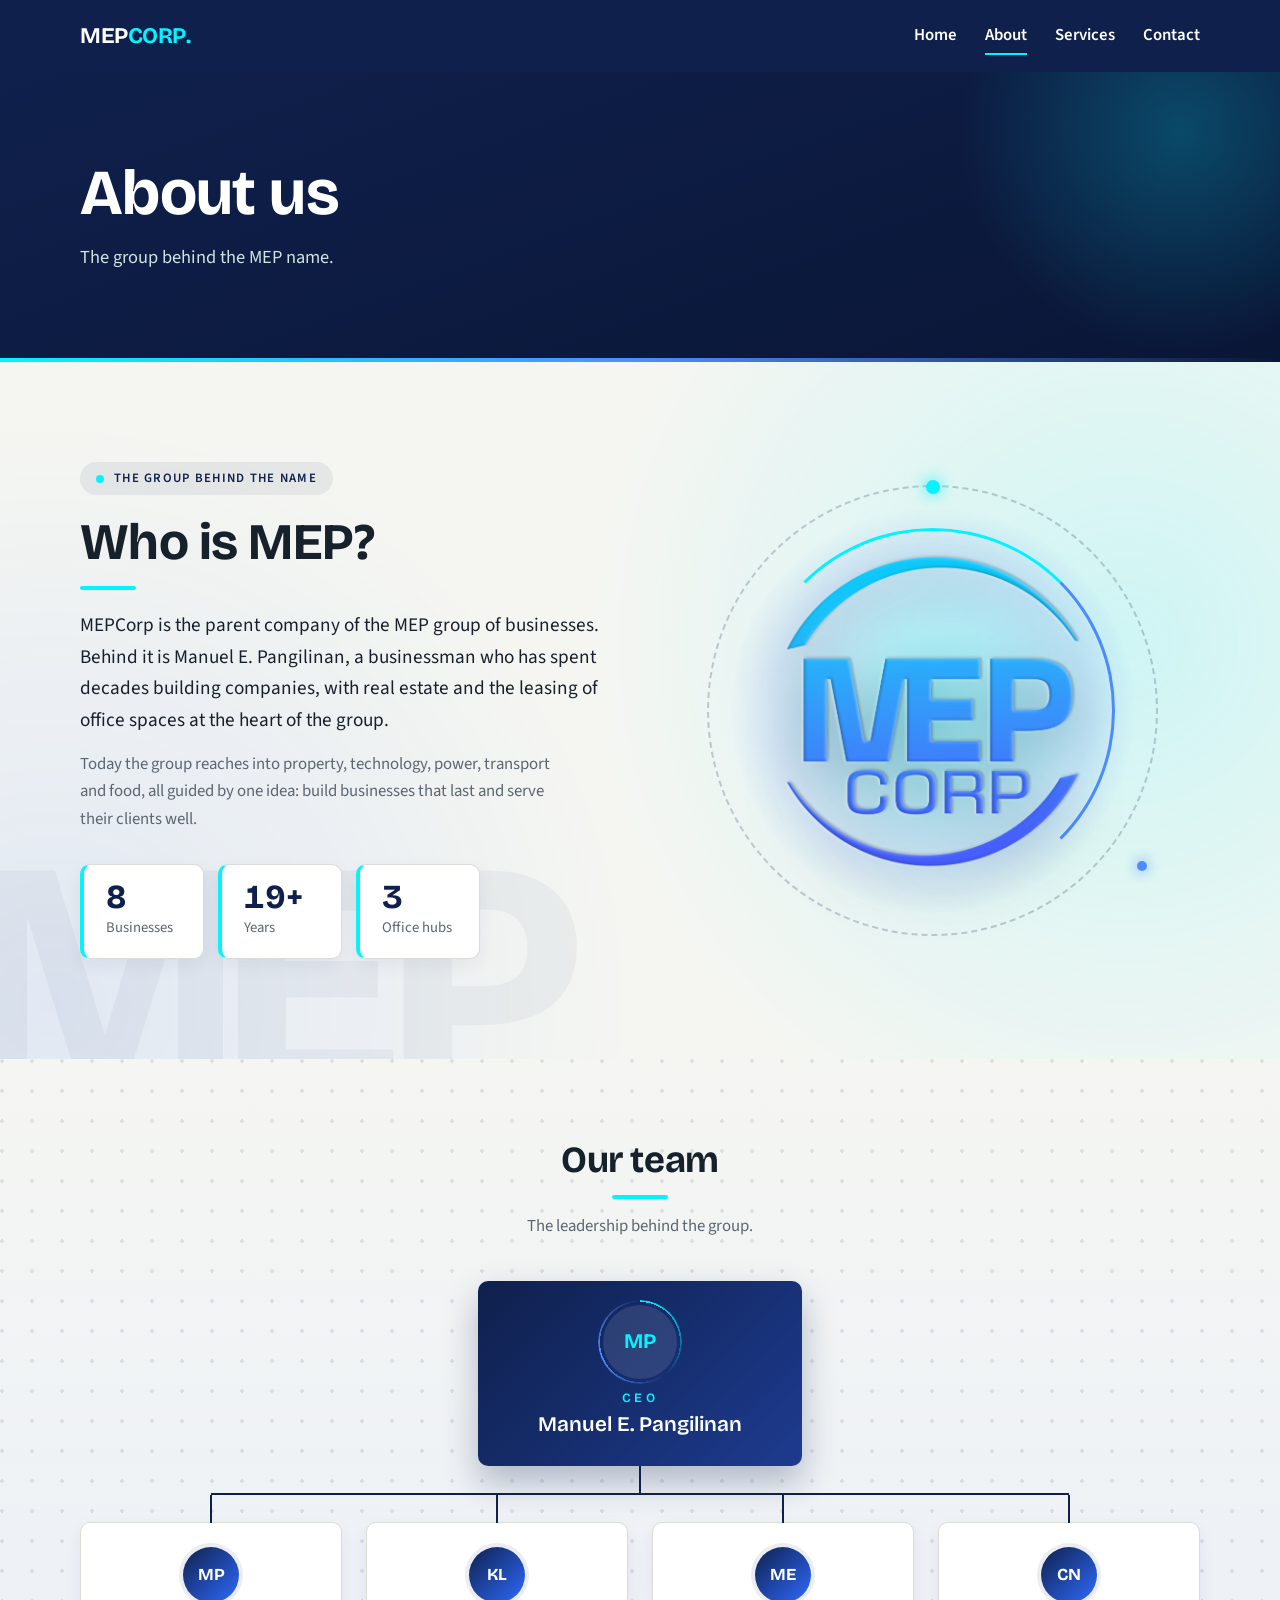
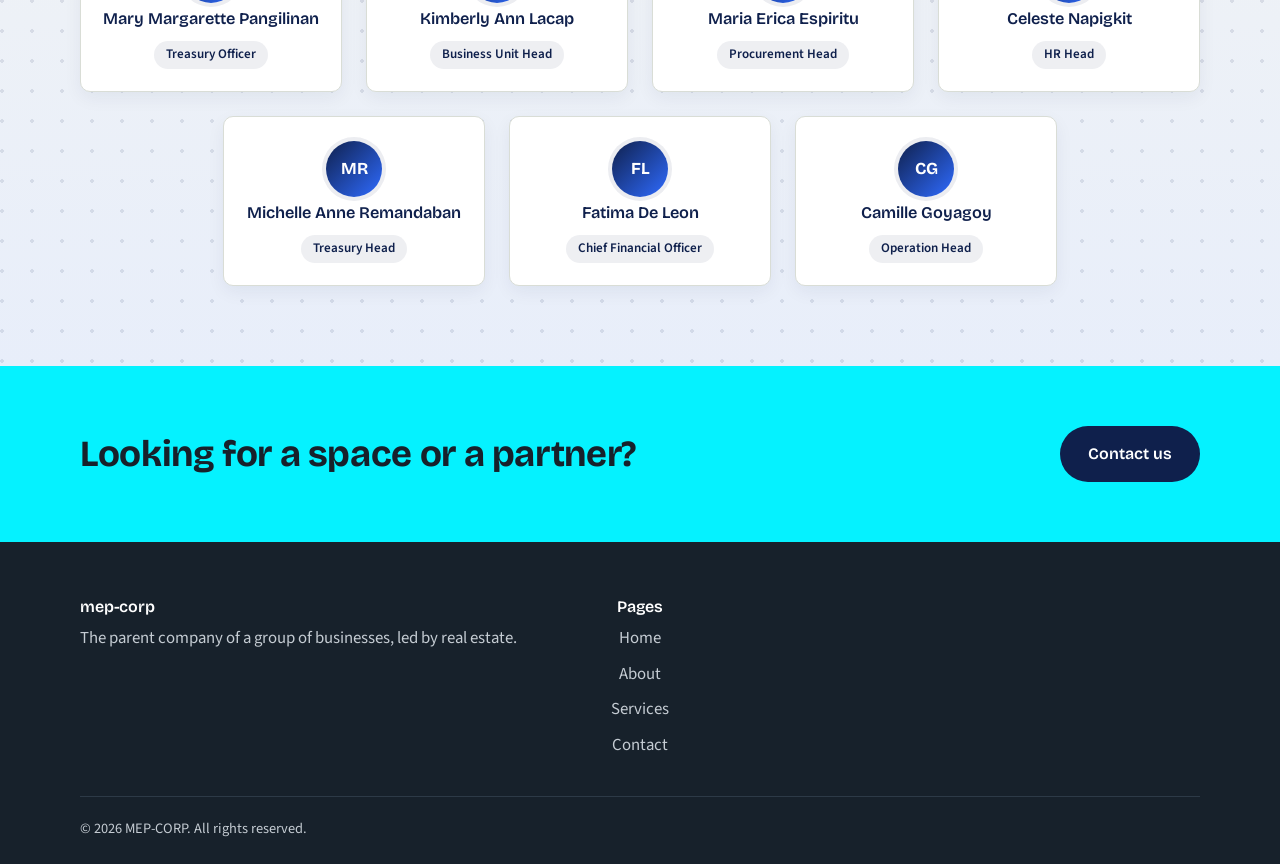
==== commit 09107f26: "update" ====
--- a/about.html
+++ b/about.html
@@ -6,10 +6,17 @@
   <title>About Us | MEPCorp.</title>
   <link rel="icon" type="image/png" href="images/company-mepcorp.png">
   <meta name="description" content="MEPCorp. is the parent company of a group of businesses, led by real estate and office leasing.">
+  <meta property="og:type" content="website">
+  <meta property="og:title" content="About Us | MEPCorp.">
+  <meta property="og:description" content="MEPCorp. is the parent company of a group of businesses, led by real estate and office leasing.">
+  <meta property="og:url" content="https://mep-corp.netlify.app/about.html">
+  <meta property="og:image" content="https://mep-corp.netlify.app/images/company-mepcorp.png">
+  <meta name="twitter:card" content="summary_large_image">
+  <meta name="twitter:image" content="https://mep-corp.netlify.app/images/company-mepcorp.png">
   <link rel="preconnect" href="https://fonts.googleapis.com">
   <link rel="preconnect" href="https://fonts.gstatic.com" crossorigin>
   <link href="https://fonts.googleapis.com/css2?family=Bricolage+Grotesque:wght@600;700&family=Source+Sans+3:wght@400;600&display=swap" rel="stylesheet">
-  <link rel="stylesheet" href="css/style.css">
+  <link rel="stylesheet" href="css/style.css?v=4">
 </head>
 <body>
 <header class="site-header">
@@ -100,19 +107,6 @@
     <div class="footer-bottom">&copy; <span class="year">2026</span> MEP-CORP. All rights reserved.</div>
   </div>
 </footer>
-<script src="js/main.js"></script>
-<script>
-(function () {
-  document.addEventListener('click', function (e) {
-    var btn = e.target.closest('.menu-toggle');
-    if (!btn) return;
-    e.stopImmediatePropagation();
-    var links = document.querySelector('.nav-links');
-    if (!links) return;
-    var open = links.classList.toggle('open');
-    btn.setAttribute('aria-expanded', open);
-  }, true);
-})();
-</script>
+<script src="js/main.js?v=4"></script>
 </body>
 </html>
--- a/css/style.css
+++ b/css/style.css
@@ -1346,4 +1346,353 @@
 
 @media (max-width: 800px) {
   body { padding-top: calc(64px + env(safe-area-inset-top)); }
-}+}
+
+/* ===== HERO: BOOK A MEETING =====
+   BURAHIN ang buong lumang "HERO: BOOK A MEETING" block sa dulo ng style.css
+   (mula sa .book-wrap hanggang sa huling @media (max-width: 420px)),
+   tapos ilagay ito bilang kapalit. */
+
+.sr-only {
+  position: absolute; width: 1px; height: 1px; overflow: hidden;
+  clip: rect(0 0 0 0); white-space: nowrap;
+}
+
+.book-wrap { position: relative; z-index: 1; margin-top: 56px; }
+
+.book-bar {
+  padding: 26px 28px 22px;
+  background: rgba(15, 32, 76, .78);
+  backdrop-filter: blur(10px); -webkit-backdrop-filter: blur(10px);
+  border: 1px solid rgba(255, 255, 255, .18);
+  border-top: 4px solid var(--amber);
+  border-radius: var(--radius);
+  box-shadow: 0 20px 40px rgba(0, 0, 0, .3);
+  animation: rise .8s .7s ease both;
+}
+.book-title h2 { font-size: 1.4rem; margin: 0 0 2px; color: var(--white); }
+.book-title p { color: #c3d0ea; font-size: .98rem; max-width: none; margin-bottom: 18px; }
+
+/* ---------- OFFICE CARDS (video) ---------- */
+.office-picker {
+  border: 0; min-width: 0; margin-bottom: 18px;
+  display: grid; grid-template-columns: repeat(3, 1fr); gap: 14px;
+}
+.office-card {
+  position: relative; display: block; height: 150px; isolation: isolate;
+  border-radius: var(--radius); overflow: hidden; cursor: pointer;
+  background: #0a1636; border: 2px solid rgba(255, 255, 255, .18);
+  transition: border-color .25s, box-shadow .25s, transform .25s;
+}
+.office-card:hover { transform: translateY(-3px); border-color: rgba(5, 242, 255, .6); }
+
+/* ang radio ay nakatago pero sumasakop sa buong card (kaya mapipindot at accessible) */
+.office-card input {
+  position: absolute; inset: 0; width: 100%; height: 100%;
+  margin: 0; opacity: 0; cursor: pointer; z-index: 3;
+}
+
+.office-card video {
+  position: absolute; inset: 0; z-index: -2;
+  width: 100%; height: 100%; max-width: none; object-fit: cover;
+  filter: brightness(.72) saturate(.9);
+  transition: filter .4s ease, transform .8s ease;
+}
+.office-card:hover video { transform: scale(1.06); }
+
+.oc-shade {
+  position: absolute; inset: 0; z-index: -1; pointer-events: none;
+  background: linear-gradient(180deg, rgba(10, 22, 54, 0) 35%, rgba(10, 22, 54, .85) 100%);
+}
+.oc-body {
+  position: absolute; left: 14px; right: 14px; bottom: 12px; z-index: 1;
+  display: flex; flex-direction: column; line-height: 1.25; pointer-events: none;
+  text-shadow: 0 1px 8px rgba(0, 0, 0, .6);
+}
+.oc-body strong { font-family: var(--head); font-size: 1.05rem; color: var(--white); }
+.oc-body small { font-size: .82rem; color: #c3d0ea; }
+
+.oc-check {
+  position: absolute; top: 10px; right: 10px; z-index: 1;
+  width: 28px; height: 28px; border-radius: 50%;
+  display: grid; place-items: center; font-size: .9rem; font-weight: 700;
+  background: var(--amber); color: var(--pine);
+  transform: scale(0); transition: transform .35s cubic-bezier(.2, .9, .3, 1.6);
+  pointer-events: none;
+}
+
+/* napili */
+.office-card:has(input:checked) {
+  border-color: var(--amber);
+  box-shadow: 0 0 0 4px rgba(5, 242, 255, .25), 0 14px 28px rgba(0, 0, 0, .35);
+}
+.office-card:has(input:checked) video { filter: brightness(1) saturate(1.05); }
+.office-card:has(input:checked) .oc-check { transform: scale(1); }
+.office-card:has(input:focus-visible) { outline: 3px solid var(--amber); outline-offset: 3px; }
+
+/* error: walang napiling office */
+.office-picker.invalid .office-card { border-color: #ffb4ae; }
+
+/* ---------- FIELDS ---------- */
+.book-fields {
+  display: grid; gap: 14px; align-items: end;
+  grid-template-columns: 1fr .8fr 1.2fr 1.4fr auto;
+}
+.bf { min-width: 0; }
+.bf label {
+  display: block; margin-bottom: 6px; font-size: .8rem; font-weight: 600;
+  letter-spacing: .06em; text-transform: uppercase; color: #c3d0ea;
+}
+.bf input {
+  width: 100%; height: 48px; padding: 0 14px; font: inherit; color: var(--ink);
+  background: var(--white); border: 2px solid transparent; border-radius: 8px;
+  transition: border-color .2s, box-shadow .2s;
+}
+.bf input:focus {
+  outline: none; border-color: var(--amber); box-shadow: 0 0 0 4px rgba(5, 242, 255, .25);
+}
+.book-btn { height: 48px; padding: 0 26px; white-space: nowrap; }
+.btn-primary:hover { background: #7ff8ff; }
+
+.book-msg { min-height: 1.4em; margin-top: 12px; font-size: .92rem; max-width: none; }
+.book-msg.err { color: #ffb4ae; }
+.book-msg.ok  { color: #7ff8ff; }
+
+/* ---------- RESPONSIVE ---------- */
+@media (max-width: 900px) {
+  .book-fields { grid-template-columns: 1fr 1fr; }
+  .book-btn { grid-column: 1 / -1; }
+}
+@media (max-width: 700px) {
+  .book-wrap { margin-top: 36px; }
+  .book-bar { padding: 22px 18px 18px; }
+  .office-picker { grid-template-columns: 1fr; gap: 10px; }
+  .office-card { height: 110px; }
+}
+@media (max-width: 480px) {
+  .book-fields { grid-template-columns: 1fr; }
+}
+
+/* ===== OFFICE VIDEO: WATCH BUTTON + POPUP ===== */
+.oc-view {
+  position: absolute; top: 10px; left: 10px; z-index: 4;
+  display: inline-flex; align-items: center; gap: 6px; padding: 6px 12px;
+  border: 0; border-radius: 999px; cursor: pointer;
+  font: 600 .8rem var(--head); color: var(--white);
+  background: rgba(10, 22, 54, .7);
+  backdrop-filter: blur(4px); -webkit-backdrop-filter: blur(4px);
+  transition: background .2s, color .2s, transform .2s;
+}
+.oc-view:hover { background: var(--amber); color: var(--pine); transform: scale(1.05); }
+.oc-view:focus-visible { outline: 3px solid var(--amber); outline-offset: 2px; }
+
+.vid-modal {
+  position: fixed; inset: 0; z-index: 2000;
+  display: flex; align-items: center; justify-content: center; padding: 20px;
+}
+.vid-modal[hidden] { display: none; }
+.vm-backdrop {
+  position: absolute; inset: 0; background: rgba(5, 10, 28, .85);
+  backdrop-filter: blur(4px); -webkit-backdrop-filter: blur(4px);
+}
+.vm-box {
+  position: relative; width: min(960px, 100%); overflow: hidden;
+  background: #0a1636; border: 1px solid rgba(255, 255, 255, .18);
+  border-top: 4px solid var(--amber); border-radius: var(--radius);
+  box-shadow: 0 30px 60px rgba(0, 0, 0, .5);
+  animation: rise .4s ease both;
+}
+.vm-box video { display: block; width: 100%; max-height: 70vh; background: #000; object-fit: contain; }
+.vm-bar {
+  display: flex; align-items: center; justify-content: space-between;
+  gap: 16px; flex-wrap: wrap; padding: 16px 20px;
+}
+.vm-bar strong { display: block; font-family: var(--head); font-size: 1.2rem; color: var(--white); }
+.vm-bar small { color: #c3d0ea; }
+.vm-close {
+  position: absolute; top: 10px; right: 10px; z-index: 2;
+  width: 40px; height: 40px; border: 0; border-radius: 50%; cursor: pointer;
+  font-size: 1.6rem; line-height: 1; color: var(--white); background: rgba(10, 22, 54, .75);
+  transition: background .2s, color .2s;
+}
+.vm-close:hover { background: var(--amber); color: var(--pine); }
+
+/* ===== BOOK BAR: SPACING (responsive sa lahat ng screen) ===== */
+
+/* walang puwang kapag walang mensahe */
+.book-msg { min-height: 0; margin-top: 10px; }
+.book-msg:empty { display: none; }
+
+/* padding ng bar: lumiliit/lumalaki ayon sa lapad ng screen */
+.book-bar {
+  padding: clamp(18px, 2.4vw, 26px) clamp(16px, 2.4vw, 28px) clamp(18px, 2.2vw, 24px);
+}
+.book-title p { margin-bottom: clamp(12px, 1.6vw, 18px); }
+
+/* hero: nakagitna ang laman, pantay ang puwang sa taas at ibaba */
+.hero:has(.book-wrap) {
+  display: flex;
+  flex-direction: column;
+  justify-content: center;
+  min-height: calc(100vh - 72px - env(safe-area-inset-top));   /* fallback */
+  min-height: calc(100svh - 72px - env(safe-area-inset-top));  /* sakto sa phone browsers */
+  padding-top: clamp(24px, 4vw, 48px);
+  padding-bottom: clamp(24px, 4vw, 48px);
+}
+
+/* tablet at phone: mas maliit ang header */
+@media (max-width: 800px) {
+  .hero:has(.book-wrap) { min-height: calc(100svh - 64px - env(safe-area-inset-top)); }
+}
+
+@media (max-height: 480px) and (orientation: landscape) {
+  .hero:has(.book-wrap) { min-height: 0; padding-top: 20px; padding-bottom: 24px; }
+  .book-wrap { margin-top: 24px; }
+}
+
+/* ===== HERO: SUMASAKTO SA ISANG SCREEN ===== */
+.hero:has(.book-wrap) {
+  padding-top: clamp(20px, 3.5vh, 40px);
+  padding-bottom: clamp(20px, 3.5vh, 40px);
+}
+
+/* title: 2 linya na lang sa laptop at desktop (dati 3) */
+.hero:has(.book-wrap) h1 { font-size: clamp(2rem, 3.6vw, 3.1rem); }
+.hero:has(.book-wrap) p.lead {
+  font-size: clamp(1rem, 1.3vw, 1.2rem);
+  margin: 14px 0 22px;
+}
+
+/* stats panel: mas siksik */
+.hero:has(.book-wrap) .hero-panel { padding: 24px 28px; }
+.hero:has(.book-wrap) .hero-panel dl { gap: 14px; }
+.hero:has(.book-wrap) .hero-panel dt { font-size: 2rem; }
+
+/* puwang at taas ng cards: sumusunod sa taas ng screen */
+.hero:has(.book-wrap) .book-wrap { margin-top: clamp(20px, 4vh, 44px); }
+.hero:has(.book-wrap) .office-card { height: clamp(110px, 15vh, 150px); }
+
+.book-bar { position: relative; }
+.book-qr { position: absolute; top: 14px; right: 24px; display: flex; align-items: center; gap: 10px; max-width: 190px; text-align: right; font-size: .7rem; color: #fff; }
+.book-qr img { order: 2; display: block; flex-shrink: 0; width: 72px; height: 72px; padding: 4px; margin: 0; background: #fff; border-radius: 8px; }
+.book-qr span { order: 1; }
+.book-title { padding-right: 220px; }
+
+@media (max-width: 800px) {
+  .book-qr { display: none; }
+  .book-title { padding-right: 0; }
+}
+
+.oc-qr { position: absolute; right: 10px; bottom: 10px; top: auto; height: calc(100% - 58px); max-height: 110px; width: auto; aspect-ratio: 1 / 1; background: #fff; padding: 4px; border-radius: 6px; z-index: 3; image-rendering: pixelated; }
+
+@media (max-width: 800px) {
+  .oc-qr { display: none; }
+}
+
+@media (max-width: 800px) {
+  .bf { min-width: 0; width: 100%; }
+  .bf input[type="date"],
+  .bf input[type="time"] {
+    -webkit-appearance: none;
+    appearance: none;
+    display: block;
+    width: 100%;
+    min-width: 0;
+    max-width: 100%;
+    box-sizing: border-box;
+    min-height: 48px;
+    text-align: left;
+  }
+}
+
+/* ===== TIME DROPDOWN: kapareho ng itsura ng ibang fields ===== */
+.bf select {
+  -webkit-appearance: none; appearance: none;
+  display: block; width: 100%; min-width: 0; height: 48px; padding: 0 40px 0 14px;
+  font: inherit; color: var(--ink); cursor: pointer;
+  background-color: var(--white);
+  background-image: url("data:image/svg+xml,%3Csvg xmlns='http://www.w3.org/2000/svg' width='14' height='14' viewBox='0 0 24 24' fill='none' stroke='%2317212b' stroke-width='2.5' stroke-linecap='round' stroke-linejoin='round'%3E%3Cpath d='M6 9l6 6 6-6'/%3E%3C/svg%3E");
+  background-repeat: no-repeat; background-position: right 14px center;
+  border: 2px solid transparent; border-radius: 8px;
+  transition: border-color .2s, box-shadow .2s;
+}
+.bf select:focus {
+  outline: none; border-color: var(--amber); box-shadow: 0 0 0 4px rgba(5, 242, 255, .25);
+}
+.bf select:invalid { color: #6b7480; } /* "Select time" mukhang placeholder */
+.bf select option { color: var(--ink); }
+
+/* ===== CANCEL / CHANGE BOOKING ===== */
+.manage-bar { margin-top: 14px; text-align: center; }
+.manage-toggle {
+  background: none; border: 0; cursor: pointer; font: 600 .92rem var(--body);
+  color: #fff; text-decoration: underline; text-underline-offset: 3px; padding: 6px 10px;
+  text-shadow: 0 1px 8px rgba(0, 0, 0, .7);
+}
+.manage-toggle:hover { color: var(--amber); }
+.manage-body {
+  margin-top: 10px; padding: 18px 20px; text-align: left;
+  background: rgba(15, 32, 76, .78); backdrop-filter: blur(10px); -webkit-backdrop-filter: blur(10px);
+  border: 1px solid rgba(255, 255, 255, .18); border-radius: var(--radius);
+}
+.manage-body[hidden] { display: none; }
+.manage-help { color: #c3d0ea; font-size: .92rem; max-width: none; margin-bottom: 12px; }
+.manage-row { display: flex; flex-wrap: wrap; gap: 12px; align-items: center; }
+.manage-row input {
+  flex: 1 1 180px; min-width: 0; height: 48px; padding: 0 14px; font: inherit; color: var(--ink);
+  background: var(--white); border: 2px solid transparent; border-radius: 8px; text-transform: uppercase;
+}
+.manage-row input:focus { outline: none; border-color: var(--amber); box-shadow: 0 0 0 4px rgba(5, 242, 255, .25); }
+
+/* ===== BOOKING CODE POPUP ===== */
+.code-box { width: min(480px, 100%); padding: 34px 28px 28px; text-align: center; }
+.code-box h3 { color: var(--white); font-size: 1.6rem; margin-bottom: 8px; }
+.code-box p { color: #c3d0ea; margin: 0 auto 20px; }
+.code-big {
+  margin-bottom: 22px; padding: 16px 10px; border-radius: var(--radius);
+  font-family: var(--head); font-weight: 700; font-size: clamp(2.2rem, 9vw, 3.4rem);
+  letter-spacing: .16em; line-height: 1.1; color: var(--amber);
+  background: rgba(5, 242, 255, .08); border: 2px dashed rgba(5, 242, 255, .5);
+  user-select: all; overflow-wrap: anywhere;
+}
+.code-actions { display: flex; gap: 12px; justify-content: center; flex-wrap: wrap; }
+
+/* ===== FIX: MOBILE NAV (iOS Safari) ===== */
+.site-header { z-index: 3000; }
+
+@media (max-width: 800px) {
+  .nav-row { position: relative; }
+
+  .menu-toggle {
+    display: flex; align-items: center; justify-content: center;
+    width: 44px; height: 44px; padding: 0;
+    -webkit-appearance: none; appearance: none;
+    touch-action: manipulation;
+    -webkit-tap-highlight-color: transparent;
+    position: relative; z-index: 3001;
+  }
+
+  .nav-links {
+    display: none;
+    position: absolute; top: 100%; left: 0; right: 0;
+    flex-direction: column; align-items: stretch; gap: 0;
+    padding: 8px 20px 16px;
+    background: var(--pine-dark);
+    max-height: calc(100vh - 72px);
+    max-height: calc(100dvh - 72px - env(safe-area-inset-top));
+    overflow-y: auto; -webkit-overflow-scrolling: touch;
+    box-shadow: 0 18px 30px rgba(0, 0, 0, .35);
+  }
+  .nav-links.open { display: flex; }
+  .nav-links li { width: 100%; }
+  .nav-links a {
+    display: block; padding: 14px 0;
+    border-bottom: 1px solid rgba(255, 255, 255, .12);
+  }
+}
+
+/* ===== FIX: MOBILE NAV (final) ===== */
+@media (max-width: 800px) {
+  .menu-toggle { display: flex !important; }
+  .nav-links.open { display: flex !important; }
+}
